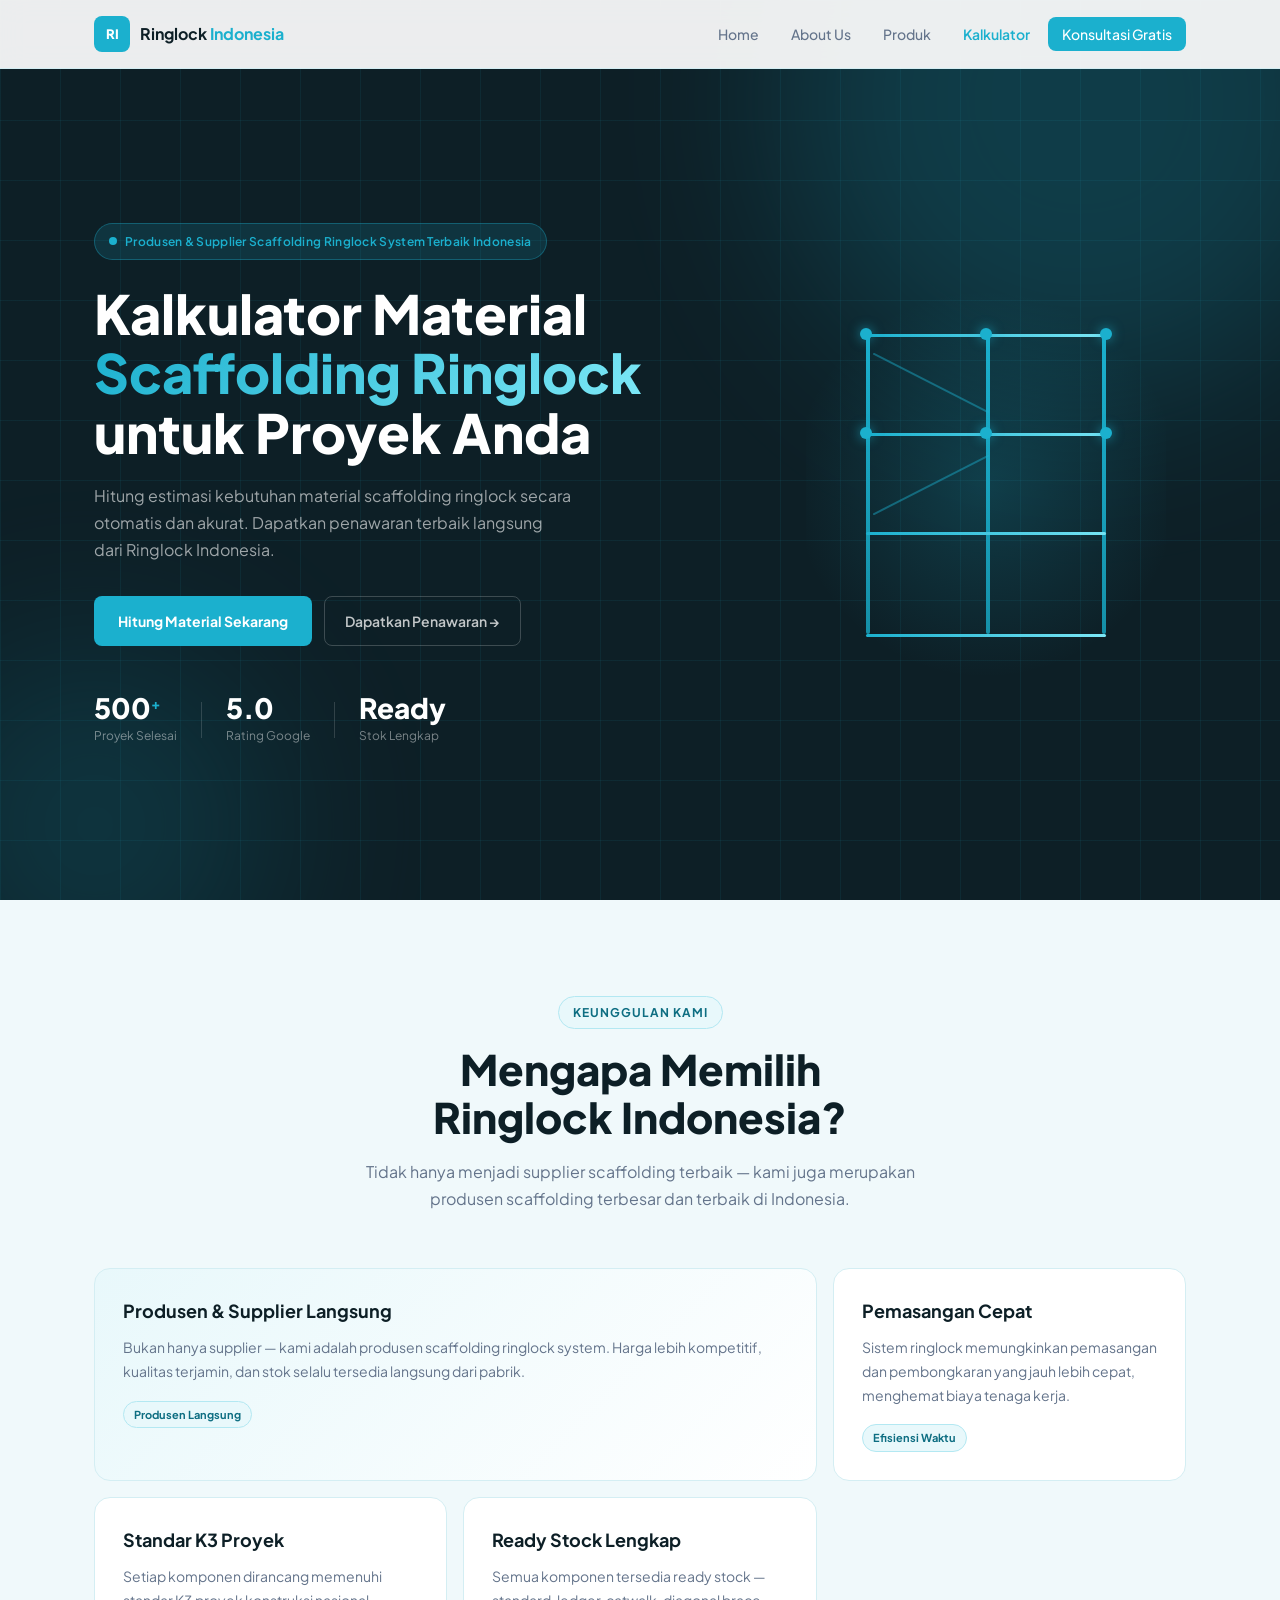
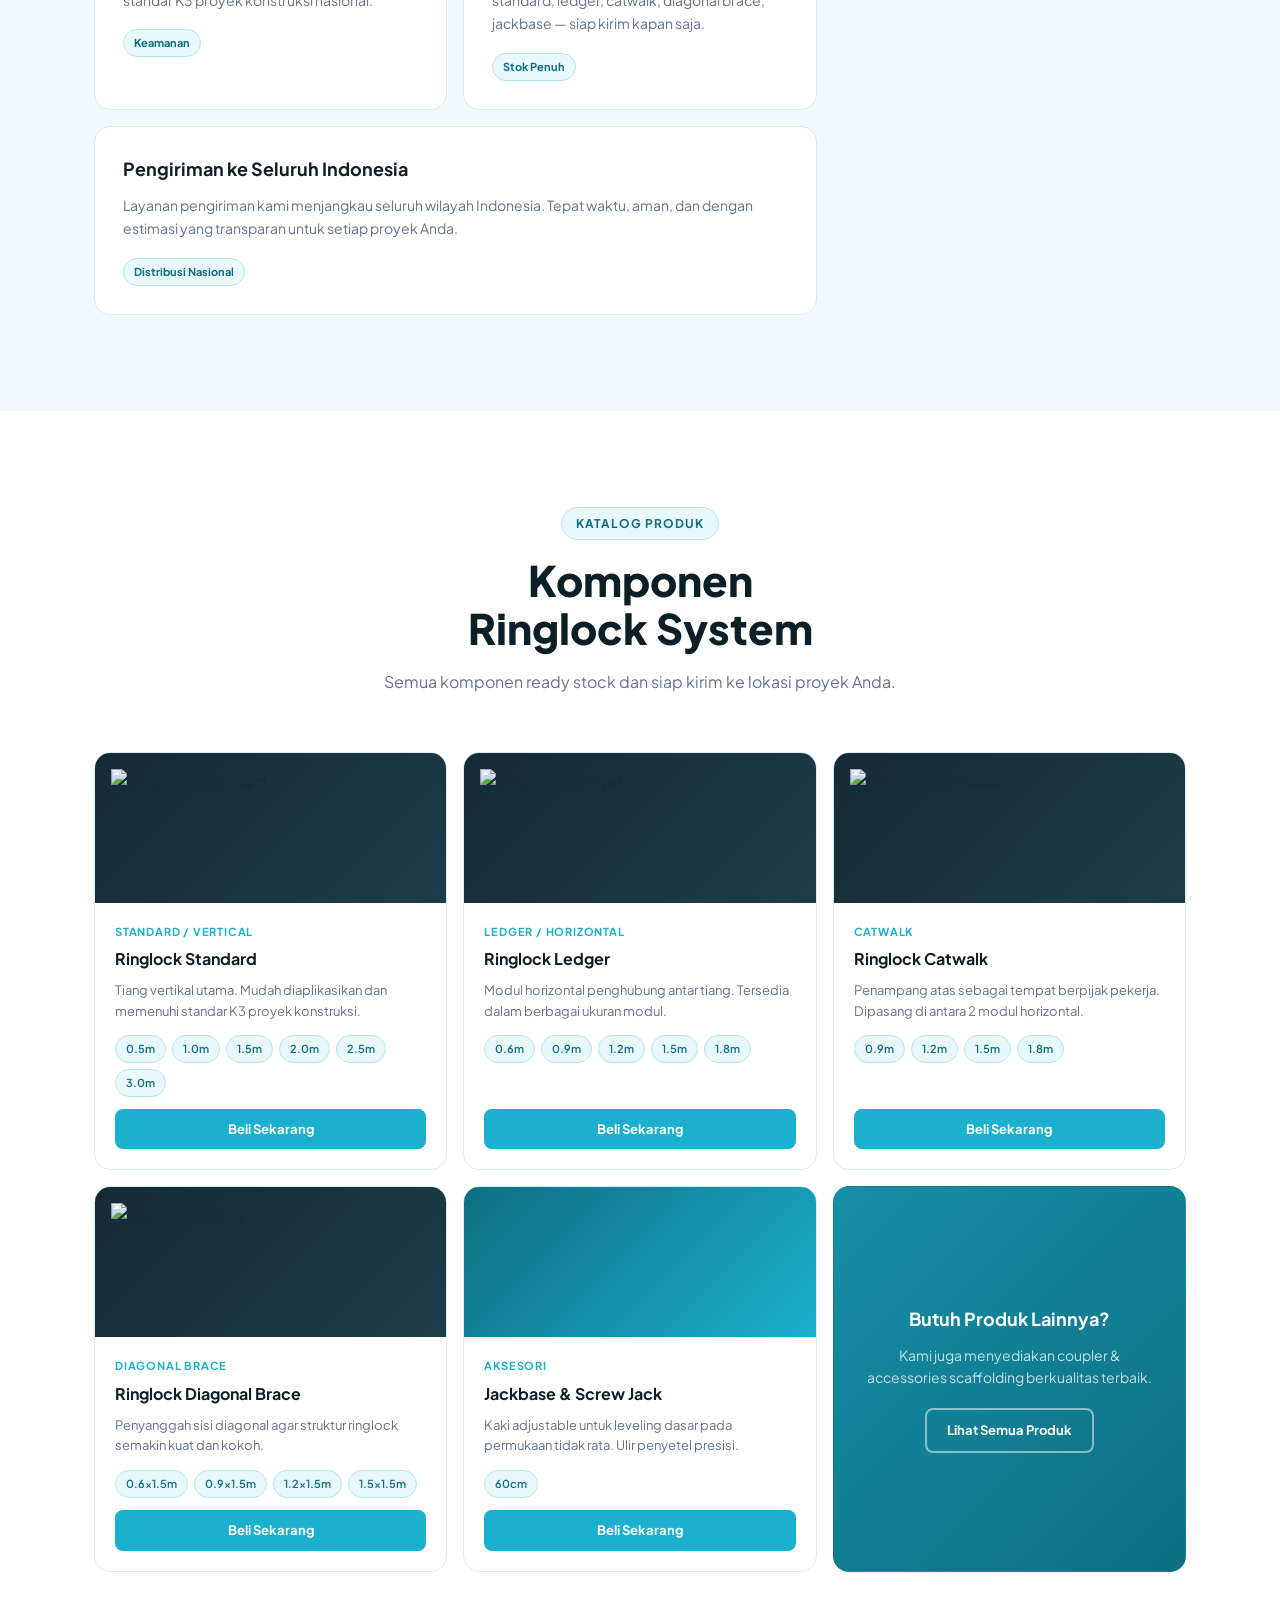
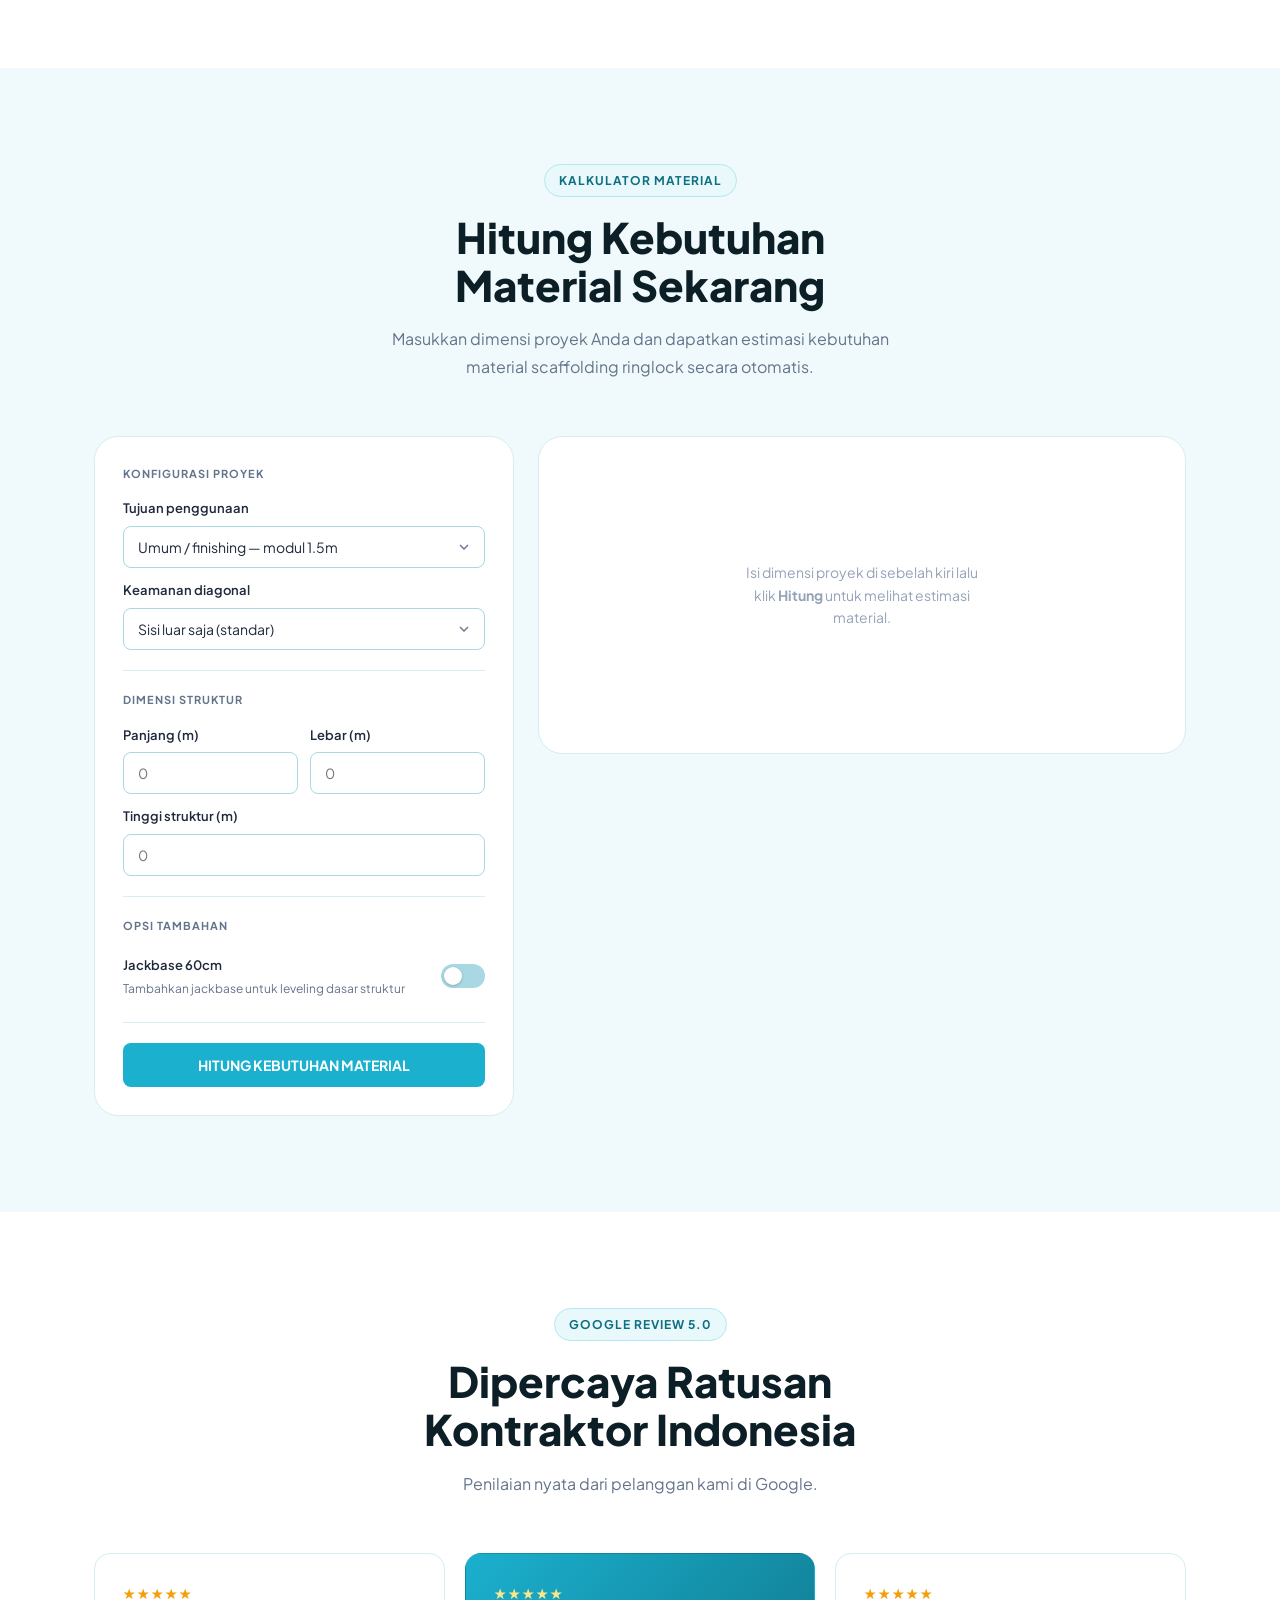
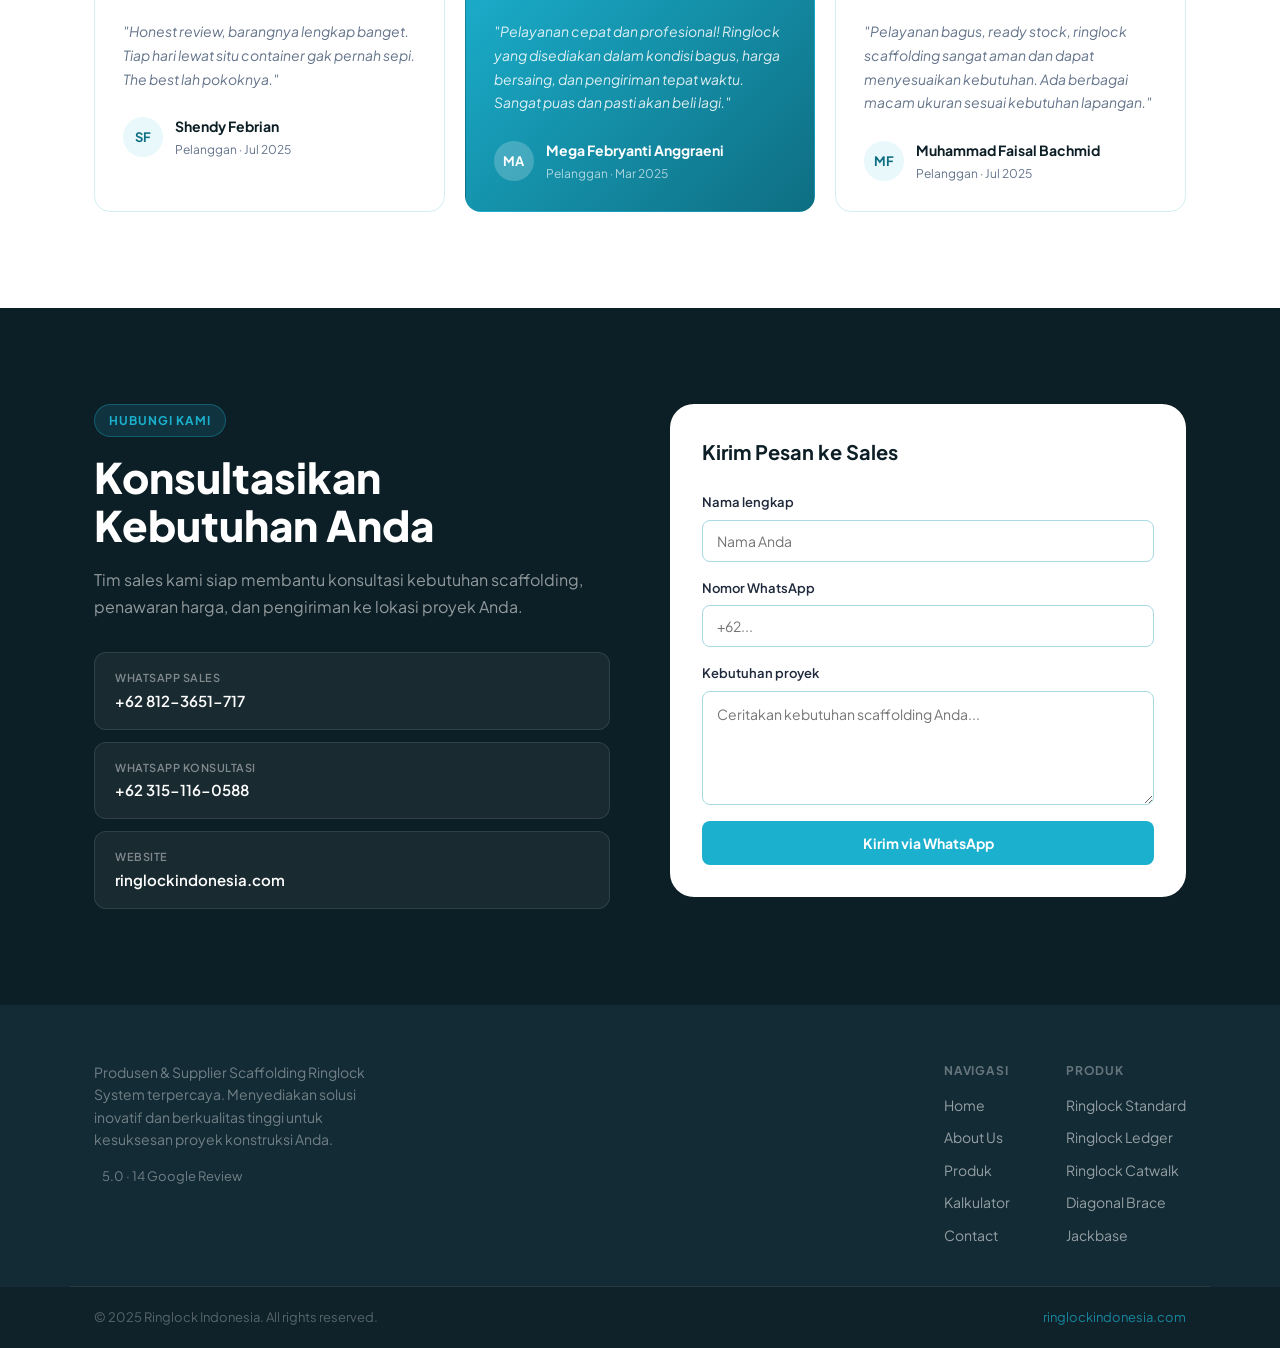
==== index.html @ b870d168 "Add files via upload" ====
<!DOCTYPE html>
<html lang="id">
<head>
 <meta charset="UTF-8">
 <meta name="viewport" content="width=device-width, initial-scale=1.0">
 <title>Kalkulator Material — Ringlock Indonesia</title>
 <link href="https://fonts.googleapis.com/css2?family=Plus+Jakarta+Sans:wght@300;400;500;600;700;800&display=swap" rel="stylesheet">
 <link rel="stylesheet" href="landing.css">
</head>
<body>

 <!-- NAV -->
 <nav class="nav" id="navbar">
 <div class="nav-inner">
 <a href="https://ringlockindonesia.com" class="nav-logo">
 <img src="https://ringlockindonesia.com/wp-content/uploads/2024/06/cropped-logo-RINGLOCK-INDONESIA-kecil.png"
 alt="Ringlock Indonesia" class="logo-img"
 onerror="this.style.display='none'; this.nextElementSibling.style.display='flex';">
 <span class="logo-fallback">
 <span class="logo-mark">RI</span>
 <span class="logo-text">Ringlock <span>Indonesia</span></span>
 </span>
 </a>
 <ul class="nav-links">
 <li><a href="https://ringlockindonesia.com/">Home</a></li>
 <li><a href="https://ringlockindonesia.com/about-us/">About Us</a></li>
 <li><a href="https://ringlockindonesia.com/jual-ringlock/">Produk</a></li>
 <li><a href="#kalkulator" class="nav-active">Kalkulator</a></li>
 <li><a href="https://ringlockindonesia.com/contact-me/" class="nav-cta">Konsultasi Gratis</a></li>
 </ul>
 <button class="nav-burger" id="burger" aria-label="Menu">
 <span></span><span></span><span></span>
 </button>
 </div>
 <div class="nav-mobile" id="mobileMenu">
 <a href="https://ringlockindonesia.com/">Home</a>
 <a href="https://ringlockindonesia.com/about-us/">About Us</a>
 <a href="https://ringlockindonesia.com/jual-ringlock/">Produk</a>
 <a href="#kalkulator" onclick="closeMenu()">Kalkulator</a>
 <a href="https://ringlockindonesia.com/contact-me/">Konsultasi Gratis</a>
 </div>
 </nav>

 <!-- HERO -->
 <section class="hero" id="hero">
 <div class="hero-bg">
 <div class="hero-grid"></div>
 <div class="hero-blob b1"></div>
 <div class="hero-blob b2"></div>
 </div>
 <div class="hero-inner container">
 <div class="hero-content">
 <div class="hero-badge">
 <span class="badge-dot"></span>
 Produsen & Supplier Scaffolding Ringlock System Terbaik Indonesia
 </div>
 <h1 class="hero-title">
 Kalkulator Material<br>
 <span class="title-accent">Scaffolding Ringlock</span><br>
 untuk Proyek Anda
 </h1>
 <p class="hero-desc">
 Hitung estimasi kebutuhan material scaffolding ringlock secara otomatis dan akurat.
 Dapatkan penawaran terbaik langsung dari Ringlock Indonesia.
 </p>
 <div class="hero-actions">
 <a href="#kalkulator" class="btn-primary">Hitung Material Sekarang</a>
 <a href="https://api.whatsapp.com/send/?phone=628123651717&text=Hallo%2C+Saya+ingin+meminta+penawaran+terbaik+untuk+Kebutuhan+Scaffolding+Ringlock+Saya."
 class="btn-ghost" target="_blank">Dapatkan Penawaran →</a>
 </div>
 <div class="hero-stats">
 <div class="stat">
 <span class="stat-num">500<sup>+</sup></span>
 <span class="stat-lbl">Proyek Selesai</span>
 </div>
 <div class="stat-divider"></div>
 <div class="stat">
 <span class="stat-num">5.0</span>
 <span class="stat-lbl">Rating Google</span>
 </div>
 <div class="stat-divider"></div>
 <div class="stat">
 <span class="stat-num">Ready</span>
 <span class="stat-lbl">Stok Lengkap</span>
 </div>
 </div>
 </div>
 <div class="hero-visual">
 <div class="scaffold-illustration">
 <div class="scaf-frame">
 <div class="scaf-col c1"></div>
 <div class="scaf-col c2"></div>
 <div class="scaf-col c3"></div>
 <div class="scaf-row r1"></div>
 <div class="scaf-row r2"></div>
 <div class="scaf-row r3"></div>
 <div class="scaf-row r4"></div>
 <div class="scaf-diag d1"></div>
 <div class="scaf-diag d2"></div>
 <div class="scaf-node n1"></div>
 <div class="scaf-node n2"></div>
 <div class="scaf-node n3"></div>
 <div class="scaf-node n4"></div>
 <div class="scaf-node n5"></div>
 <div class="scaf-node n6"></div>
 </div>
 <div class="scaf-glow"></div>
 </div>
 </div>
 </div>
 </section>

 <!-- FITUR -->
 <section class="section" id="fitur">
 <div class="container">
 <div class="section-header">
 <div class="section-tag">Keunggulan Kami</div>
 <h2 class="section-title">Mengapa Memilih<br>Ringlock Indonesia?</h2>
 <p class="section-desc">Tidak hanya menjadi supplier scaffolding terbaik — kami juga merupakan produsen scaffolding terbesar dan terbaik di Indonesia.</p>
 </div>
 <div class="fitur-grid">
 <div class="fitur-card fc-large">
  <h3>Produsen & Supplier Langsung</h3>
 <p>Bukan hanya supplier — kami adalah produsen scaffolding ringlock system. Harga lebih kompetitif, kualitas terjamin, dan stok selalu tersedia langsung dari pabrik.</p>
 <div class="fitur-tag">Produsen Langsung</div>
 </div>
 <div class="fitur-card">
  <h3>Pemasangan Cepat</h3>
 <p>Sistem ringlock memungkinkan pemasangan dan pembongkaran yang jauh lebih cepat, menghemat biaya tenaga kerja.</p>
 <div class="fitur-tag">Efisiensi Waktu</div>
 </div>
 <div class="fitur-card">
  <h3>Standar K3 Proyek</h3>
 <p>Setiap komponen dirancang memenuhi standar K3 proyek konstruksi nasional.</p>
 <div class="fitur-tag">Keamanan</div>
 </div>
 <div class="fitur-card">
  <h3>Ready Stock Lengkap</h3>
 <p>Semua komponen tersedia ready stock — standard, ledger, catwalk, diagonal brace, jackbase — siap kirim kapan saja.</p>
 <div class="fitur-tag">Stok Penuh</div>
 </div>
 <div class="fitur-card fc-wide">
  <h3>Pengiriman ke Seluruh Indonesia</h3>
 <p>Layanan pengiriman kami menjangkau seluruh wilayah Indonesia. Tepat waktu, aman, dan dengan estimasi yang transparan untuk setiap proyek Anda.</p>
 <div class="fitur-tag">Distribusi Nasional</div>
 </div>
 </div>
 </div>
 </section>

 <!-- PRODUK -->
 <section class="section section-alt" id="produk">
 <div class="container">
 <div class="section-header">
 <div class="section-tag">Katalog Produk</div>
 <h2 class="section-title">Komponen<br>Ringlock System</h2>
 <p class="section-desc">Semua komponen ready stock dan siap kirim ke lokasi proyek Anda.</p>
 </div>
 <div class="produk-grid">
 <div class="produk-card" data-animate>
 <div class="produk-img">
 <img src="https://ringlockindonesia.com/wp-content/uploads/2024/07/Scaffolding-Scaffolding-Ringlock-System-Ringlock-System-Ringlock-Standard-2.5m-Scaffolding-Tangga-Mas-www.ringlockindonesia.com-www.tanggamasjayamakmur.com-C2.png"
 alt="Ringlock Standard" >
 </div>
 <div class="produk-body">
 <div class="produk-cat">Standard / Vertical</div>
 <h3>Ringlock Standard</h3>
 <p>Tiang vertikal utama. Mudah diaplikasikan dan memenuhi standar K3 proyek konstruksi.</p>
 <div class="produk-sizes">
 <span>0.5m</span><span>1.0m</span><span>1.5m</span><span>2.0m</span><span>2.5m</span><span>3.0m</span>
 </div>
 </div>
 <a href="https://api.whatsapp.com/send?phone=628113155155" class="produk-btn" target="_blank">Beli Sekarang</a>
 </div>

 <div class="produk-card" data-animate>
 <div class="produk-img">
 <img src="https://ringlockindonesia.com/wp-content/uploads/2024/07/Scaffolding-Scaffolding-Ringlock-System-Ringlock-System-Ladger-1.2-m-Scaffolding-Tangga-Mas-www.ringlockindonesia.com-www.tanggamasjayamakmur.com-C2.png"
 alt="Ringlock Ledger" >
 </div>
 <div class="produk-body">
 <div class="produk-cat">Ledger / Horizontal</div>
 <h3>Ringlock Ledger</h3>
 <p>Modul horizontal penghubung antar tiang. Tersedia dalam berbagai ukuran modul.</p>
 <div class="produk-sizes">
 <span>0.6m</span><span>0.9m</span><span>1.2m</span><span>1.5m</span><span>1.8m</span>
 </div>
 </div>
 <a href="https://api.whatsapp.com/send?phone=628113155155" class="produk-btn" target="_blank">Beli Sekarang</a>
 </div>

 <div class="produk-card" data-animate>
 <div class="produk-img">
 <img src="https://ringlockindonesia.com/wp-content/uploads/2024/07/Scaffolding-Scaffolding-Ringlock-System-Ringlock-System-Catwalk-1.2-m-Scaffolding-Tangga-Mas.png"
 alt="Ringlock Catwalk" >
 </div>
 <div class="produk-body">
 <div class="produk-cat">Catwalk</div>
 <h3>Ringlock Catwalk</h3>
 <p>Penampang atas sebagai tempat berpijak pekerja. Dipasang di antara 2 modul horizontal.</p>
 <div class="produk-sizes">
 <span>0.9m</span><span>1.2m</span><span>1.5m</span><span>1.8m</span>
 </div>
 </div>
 <a href="https://api.whatsapp.com/send?phone=628113155155" class="produk-btn" target="_blank">Beli Sekarang</a>
 </div>

 <div class="produk-card" data-animate>
 <div class="produk-img">
 <img src="https://ringlockindonesia.com/wp-content/uploads/2024/07/Scaffolding-Scaffolding-Ringlock-System-Ringlock-System-Ringlock-diagonal-Brace-1.2-x1.5-m-Scaffolding-Tangga-Mas-www.ringlockindonesia.com-www.tanggamasjayamakmur.com-C1.png"
 alt="Diagonal Brace" >
 </div>
 <div class="produk-body">
 <div class="produk-cat">Diagonal Brace</div>
 <h3>Ringlock Diagonal Brace</h3>
 <p>Penyanggah sisi diagonal agar struktur ringlock semakin kuat dan kokoh.</p>
 <div class="produk-sizes">
 <span>0.6×1.5m</span><span>0.9×1.5m</span><span>1.2×1.5m</span><span>1.5×1.5m</span>
 </div>
 </div>
 <a href="https://api.whatsapp.com/send?phone=628113155155" class="produk-btn" target="_blank">Beli Sekarang</a>
 </div>

 <div class="produk-card" data-animate>
 <div class="produk-img produk-img-plain">
  </div>
 <div class="produk-body">
 <div class="produk-cat">Aksesori</div>
 <h3>Jackbase & Screw Jack</h3>
 <p>Kaki adjustable untuk leveling dasar pada permukaan tidak rata. Ulir penyetel presisi.</p>
 <div class="produk-sizes">
 <span>60cm</span>
 </div>
 </div>
 <a href="https://api.whatsapp.com/send?phone=628113155155" class="produk-btn" target="_blank">Beli Sekarang</a>
 </div>

 <div class="produk-card produk-card-cta" data-animate>
 <div class="produk-cta-inner">
  <h3>Butuh Produk Lainnya?</h3>
 <p>Kami juga menyediakan coupler & accessories scaffolding berkualitas terbaik.</p>
 <a href="https://ringlockindonesia.com/jual-ringlock/" class="btn-outline" target="_blank">Lihat Semua Produk</a>
 </div>
 </div>
 </div>
 </div>
 </section>

 <!-- KALKULATOR -->
 <section class="section" id="kalkulator">
 <div class="container">
 <div class="section-header">
 <div class="section-tag">Kalkulator Material</div>
 <h2 class="section-title">Hitung Kebutuhan<br>Material Sekarang</h2>
 <p class="section-desc">Masukkan dimensi proyek Anda dan dapatkan estimasi kebutuhan material scaffolding ringlock secara otomatis.</p>
 </div>
 <div class="calc-wrapper">
 <div class="calc-form-panel">
 <span class="section-label">Konfigurasi proyek</span>
 <div class="form-grid">
 <div class="field form-full">
 <label>Tujuan penggunaan</label>
 <select id="proyek">
 <option value="90">Akses sempit / khusus — modul 0.9m</option>
 <option value="120">Konstruksi berat — modul 1.2m</option>
 <option value="150" selected>Umum / finishing — modul 1.5m</option>
 <option value="180">Event / panggung — modul 1.8m</option>
 </select>
 </div>
 <div class="field form-full">
 <label>Keamanan diagonal</label>
 <select id="diag">
 <option value="luar">Sisi luar saja (standar)</option>
 <option value="setiap">Setiap kotak (maksimal)</option>
 </select>
 </div>
 </div>
 <hr class="divider">
 <span class="section-label">Dimensi struktur</span>
 <div class="form-grid">
 <div class="field">
 <label>Panjang (m)</label>
 <input type="number" id="p" placeholder="0" min="0" step="0.1">
 </div>
 <div class="field">
 <label>Lebar (m)</label>
 <input type="number" id="l" placeholder="0" min="0" step="0.1">
 </div>
 <div class="field form-full">
 <label>Tinggi struktur (m)</label>
 <input type="number" id="t" placeholder="0" min="0" step="0.1">
 </div>
 </div>
 <hr class="divider">
 <span class="section-label">Opsi tambahan</span>
 <div class="toggle-row">
 <div class="toggle-info">
 <span class="toggle-label">Jackbase 60cm</span>
 <span class="toggle-desc">Tambahkan jackbase untuk leveling dasar struktur</span>
 </div>
 <label class="toggle-switch">
 <input type="checkbox" id="pakai_jackbase">
 <span class="toggle-thumb"></span>
 </label>
 </div>
 <hr class="divider">
 <button class="btn-primary btn-full" onclick="hitung()">HITUNG KEBUTUHAN MATERIAL</button>
 </div>

 <div class="calc-result-panel" id="result-panel">
 <div class="result-empty" id="result-empty">
  <p>Isi dimensi proyek di sebelah kiri lalu klik <b>Hitung</b> untuk melihat estimasi material.</p>
 </div>
 <div class="result-content" id="result-content" style="display:none">
 <span class="section-label">Ringkasan proyek</span>
 <div class="metric-grid">
 <div class="metric-card"><span class="metric-val" id="res_tiang">–</span><span class="metric-lbl">Titik tiang</span></div>
 <div class="metric-card"><span class="metric-val" id="res_bay">–</span><span class="metric-lbl">Bay P × L</span></div>
 <div class="metric-card"><span class="metric-val" id="res_tinggi">–</span><span class="metric-lbl">Tinggi (m)</span></div>
 <div class="metric-card"><span class="metric-val" id="res_level">–</span><span class="metric-lbl">Level</span></div>
 </div>
 <hr class="divider">
 <span class="section-label">Kebutuhan material</span>
 <div class="mat-grid" id="mat_grid"></div>
 <hr class="divider">
 <span class="section-label">Analisis teknis</span>
 <div class="analysis-grid" id="analysis_grid"></div>
 <a href="#" id="wa_link" class="btn-wa">
 KIRIM KE SALES VIA WHATSAPP
 </a>
 </div>
 </div>
 </div>
 </div>
 </section>

 <!-- TESTIMONI -->
 <section class="section section-alt" id="testimoni">
 <div class="container">
 <div class="section-header">
 <div class="section-tag">Google Review 5.0</div>
 <h2 class="section-title">Dipercaya Ratusan<br>Kontraktor Indonesia</h2>
 <p class="section-desc">Penilaian nyata dari pelanggan kami di Google.</p>
 </div>
 <div class="testi-grid">
 <div class="testi-card">
 <div class="testi-stars">★★★★★</div>
 <p class="testi-text">"Honest review, barangnya lengkap banget. Tiap hari lewat situ container gak pernah sepi. The best lah pokoknya."</p>
 <div class="testi-author">
 <div class="testi-avatar">SF</div>
 <div>
 <div class="testi-name">Shendy Febrian</div>
 <div class="testi-role">Pelanggan · Jul 2025</div>
 </div>
 </div>
 </div>
 <div class="testi-card testi-featured">
 <div class="testi-stars">★★★★★</div>
 <p class="testi-text">"Pelayanan cepat dan profesional! Ringlock yang disediakan dalam kondisi bagus, harga bersaing, dan pengiriman tepat waktu. Sangat puas dan pasti akan beli lagi."</p>
 <div class="testi-author">
 <div class="testi-avatar">MA</div>
 <div>
 <div class="testi-name">Mega Febryanti Anggraeni</div>
 <div class="testi-role">Pelanggan · Mar 2025</div>
 </div>
 </div>
 </div>
 <div class="testi-card">
 <div class="testi-stars">★★★★★</div>
 <p class="testi-text">"Pelayanan bagus, ready stock, ringlock scaffolding sangat aman dan dapat menyesuaikan kebutuhan. Ada berbagai macam ukuran sesuai kebutuhan lapangan."</p>
 <div class="testi-author">
 <div class="testi-avatar">MF</div>
 <div>
 <div class="testi-name">Muhammad Faisal Bachmid</div>
 <div class="testi-role">Pelanggan · Jul 2025</div>
 </div>
 </div>
 </div>
 </div>
 </div>
 </section>

 <!-- KONTAK -->
 <section class="section section-dark" id="kontak">
 <div class="container">
 <div class="kontak-inner">
 <div class="kontak-left">
 <div class="section-tag tag-light">Hubungi Kami</div>
 <h2 class="section-title title-light">Konsultasikan<br>Kebutuhan Anda</h2>
 <p class="section-desc desc-light">Tim sales kami siap membantu konsultasi kebutuhan scaffolding, penawaran harga, dan pengiriman ke lokasi proyek Anda.</p>
 <div class="kontak-channels">
 <a href="https://api.whatsapp.com/send/?phone=628123651717&text=Hallo%2C+Setelah+mengunjungi+website+ringlockindonesia.com+saya+ingin+meminta+penawaran+terbaik."
 class="channel-item" target="_blank">
  <div>
 <div class="channel-label">WhatsApp Sales</div>
 <div class="channel-val">+62 812-3651-717</div>
 </div>
 </a>
 <a href="https://api.whatsapp.com/send/?phone=623151160588&text=Hallo%2C+Setelah+mengunjungi+website+ringlockindonesia.com+saya+ingin+konsultasi+scaffolding."
 class="channel-item" target="_blank">
  <div>
 <div class="channel-label">WhatsApp Konsultasi</div>
 <div class="channel-val">+62 315-116-0588</div>
 </div>
 </a>
 <a href="https://ringlockindonesia.com/contact-me/" class="channel-item" target="_blank">
  <div>
 <div class="channel-label">Website</div>
 <div class="channel-val">ringlockindonesia.com</div>
 </div>
 </a>
 </div>
 </div>
 <div class="kontak-right">
 <div class="kontak-card">
 <h3>Kirim Pesan ke Sales</h3>
 <div class="kontak-form">
 <div class="field">
 <label>Nama lengkap</label>
 <input type="text" id="nama_kontak" placeholder="Nama Anda">
 </div>
 <div class="field">
 <label>Nomor WhatsApp</label>
 <input type="text" id="nomor_kontak" placeholder="+62...">
 </div>
 <div class="field">
 <label>Kebutuhan proyek</label>
 <textarea id="pesan_kontak" placeholder="Ceritakan kebutuhan scaffolding Anda..." rows="4"></textarea>
 </div>
 <button class="btn-primary btn-full" onclick="kirimPesan()">Kirim via WhatsApp</button>
 </div>
 </div>
 </div>
 </div>
 </div>
 </section>

 <!-- FOOTER -->
 <footer class="footer">
 <div class="container footer-inner">
 <div class="footer-brand">
 <a href="https://ringlockindonesia.com">
 <img src="https://ringlockindonesia.com/wp-content/uploads/2024/06/cropped-logo-RINGLOCK-INDONESIA-kecil.png"
 alt="Ringlock Indonesia" class="footer-logo-img"
 onerror="this.style.display='none';">
 </a>
 <p>Produsen & Supplier Scaffolding Ringlock System terpercaya. Menyediakan solusi inovatif dan berkualitas tinggi untuk kesuksesan proyek konstruksi Anda.</p>
 <div class="footer-rating">
 <span class="rating-stars"></span>
 <span class="rating-text">5.0 · 14 Google Review</span>
 </div>
 </div>
 <div class="footer-links">
 <div class="footer-col">
 <div class="footer-col-title">Navigasi</div>
 <a href="https://ringlockindonesia.com/">Home</a>
 <a href="https://ringlockindonesia.com/about-us/">About Us</a>
 <a href="https://ringlockindonesia.com/jual-ringlock/">Produk</a>
 <a href="#kalkulator">Kalkulator</a>
 <a href="https://ringlockindonesia.com/contact-me/">Contact</a>
 </div>
 <div class="footer-col">
 <div class="footer-col-title">Produk</div>
 <a href="https://ringlockindonesia.com/jual-ringlock/">Ringlock Standard</a>
 <a href="https://ringlockindonesia.com/jual-ringlock/">Ringlock Ledger</a>
 <a href="https://ringlockindonesia.com/jual-ringlock/">Ringlock Catwalk</a>
 <a href="https://ringlockindonesia.com/jual-ringlock/">Diagonal Brace</a>
 <a href="https://ringlockindonesia.com/jual-ringlock/">Jackbase</a>
 </div>
 </div>
 </div>
 <div class="footer-bottom">
 <div class="container footer-bottom-inner">
 <span>© 2025 Ringlock Indonesia. All rights reserved.</span>
 <a href="https://ringlockindonesia.com" class="footer-bottom-link">ringlockindonesia.com</a>
 </div>
 </div>
 </footer>

 <script src="landing.js"></script>
 <script src="script.js"></script>
</body>
</html>
---- landing.css ----
/* ═══════════════════════════════════════════
   RINGLOCK INDONESIA — LANDING PAGE STYLES
   Brand color: #1bb0ce (cyan/tosca)
   Sumber: ringlockindonesia.com
═══════════════════════════════════════════ */

:root {
  /* Brand — diambil dari ringlockindonesia.com */
  --cyan:       #1bb0ce;
  --cyan-dark:  #158fa7;
  --cyan-deeper:#0e6e82;
  --cyan-light: #e8f8fb;
  --cyan-mid:   #b3e8f2;

  /* Dark */
  --dark:   #0d1f26;
  --dark-2: #132b35;
  --dark-3: #1e3d4a;

  /* Neutral */
  --text:          #1e293b;
  --muted:         #64748b;
  --hint:          #94a3b8;
  --bg:            #f0f9fb;
  --surface:       #ffffff;
  --border:        #d4eef3;
  --border-strong: #a8d8e3;

  /* Green WA */
  --green:      #16a34a;
  --green-dark: #15803d;

  /* Font */
  --font: 'Plus Jakarta Sans', sans-serif;

  /* Radius */
  --r-sm: 8px;
  --r-md: 12px;
  --r-lg: 16px;
  --r-xl: 24px;
}

*, *::before, *::after { box-sizing: border-box; margin: 0; padding: 0; }
html { scroll-behavior: smooth; }

body {
  font-family: var(--font);
  background: var(--bg);
  color: var(--text);
  line-height: 1.6;
  overflow-x: hidden;
}

a { text-decoration: none; color: inherit; }

.container {
  max-width: 1140px;
  margin: 0 auto;
  padding: 0 24px;
}

/* ═══ NAV ═══ */
.nav {
  position: fixed;
  top: 0; left: 0; right: 0;
  z-index: 100;
  background: rgba(255,255,255,0.92);
  backdrop-filter: blur(14px);
  border-bottom: 1px solid var(--border);
  transition: box-shadow 0.3s;
}
.nav.scrolled { box-shadow: 0 4px 24px rgba(27,176,206,0.12); }

.nav-inner {
  max-width: 1140px;
  margin: 0 auto;
  padding: 0 24px;
  height: 68px;
  display: flex;
  align-items: center;
  justify-content: space-between;
}

.nav-logo { display: flex; align-items: center; gap: 10px; }
.logo-img { height: 36px; width: auto; object-fit: contain; }
.logo-fallback { display: none; align-items: center; gap: 10px; }
.logo-mark {
  width: 36px; height: 36px;
  background: var(--cyan);
  color: white;
  border-radius: var(--r-sm);
  display: flex; align-items: center; justify-content: center;
  font-size: 13px; font-weight: 800;
}
.logo-text { font-size: 16px; font-weight: 700; color: var(--dark); }
.logo-text span { color: var(--cyan); }

.nav-links { list-style: none; display: flex; align-items: center; gap: 4px; }
.nav-links a {
  font-size: 14px; font-weight: 500; color: var(--muted);
  padding: 8px 14px; border-radius: var(--r-sm);
  transition: color 0.2s, background 0.2s;
}
.nav-links a:hover { color: var(--cyan); background: var(--cyan-light); }
.nav-active { color: var(--cyan) !important; font-weight: 600 !important; }
.nav-cta {
  background: var(--cyan) !important;
  color: white !important;
}
.nav-cta:hover { background: var(--cyan-dark) !important; color: white !important; }

.nav-burger {
  display: none; flex-direction: column; gap: 5px;
  background: none; border: none; cursor: pointer; padding: 8px;
}
.nav-burger span { display: block; width: 22px; height: 2px; background: var(--dark); border-radius: 2px; }

.nav-mobile {
  display: none; flex-direction: column;
  padding: 12px 24px 20px; border-top: 1px solid var(--border); gap: 4px;
}
.nav-mobile a {
  padding: 12px 16px; border-radius: var(--r-sm);
  font-size: 15px; font-weight: 500; color: var(--text);
  transition: background 0.2s;
}
.nav-mobile a:hover { background: var(--cyan-light); color: var(--cyan); }
.nav-mobile.open { display: flex; }

/* ═══ HERO ═══ */
.hero {
  min-height: 100vh;
  padding-top: 68px;
  display: flex; align-items: center;
  position: relative; overflow: hidden;
  background: var(--dark);
}

.hero-bg { position: absolute; inset: 0; overflow: hidden; }

.hero-grid {
  position: absolute; inset: 0;
  background-image:
    linear-gradient(rgba(27,176,206,0.08) 1px, transparent 1px),
    linear-gradient(90deg, rgba(27,176,206,0.08) 1px, transparent 1px);
  background-size: 60px 60px;
}

.hero-blob { position: absolute; border-radius: 50%; filter: blur(90px); opacity: 0.2; }
.b1 { width: 600px; height: 600px; background: var(--cyan); top: -200px; right: -100px; }
.b2 { width: 350px; height: 350px; background: var(--cyan-dark); bottom: -100px; left: -80px; }

.hero-inner {
  position: relative; z-index: 2;
  padding: 80px 24px;
  display: grid;
  grid-template-columns: 1fr 400px;
  gap: 60px; align-items: center;
  width: 100%; max-width: 1140px; margin: 0 auto;
}

.hero-badge {
  display: inline-flex; align-items: center; gap: 8px;
  background: rgba(27,176,206,0.15);
  border: 1px solid rgba(27,176,206,0.35);
  color: var(--cyan);
  font-size: 12px; font-weight: 600;
  padding: 8px 14px; border-radius: 100px;
  margin-bottom: 24px; letter-spacing: 0.3px;
}

.badge-dot {
  width: 8px; height: 8px;
  background: var(--cyan); border-radius: 50%;
  animation: pulse 2s infinite;
}

@keyframes pulse {
  0%,100% { opacity:1; transform:scale(1); }
  50%      { opacity:0.5; transform:scale(1.3); }
}

.hero-title {
  font-size: clamp(34px, 5vw, 54px);
  font-weight: 800; line-height: 1.1;
  color: white; margin-bottom: 20px;
}

.title-accent {
  background: linear-gradient(135deg, var(--cyan), #7de8f7);
  -webkit-background-clip: text;
  -webkit-text-fill-color: transparent;
  background-clip: text;
}

.hero-desc {
  font-size: 16px; color: rgba(255,255,255,0.6);
  line-height: 1.7; margin-bottom: 32px; max-width: 480px;
}

.hero-actions { display: flex; gap: 12px; flex-wrap: wrap; margin-bottom: 48px; }

.hero-stats { display: flex; align-items: center; gap: 24px; }
.stat { text-align: left; }
.stat-num { display: block; font-size: 28px; font-weight: 800; color: white; line-height: 1; }
.stat-num sup { font-size: 14px; color: var(--cyan); }
.stat-lbl { display: block; font-size: 12px; color: rgba(255,255,255,0.45); margin-top: 4px; }
.stat-divider { width: 1px; height: 36px; background: rgba(255,255,255,0.15); }

/* Scaffold illustration */
.hero-visual { display: flex; justify-content: center; align-items: center; }
.scaffold-illustration { position: relative; width: 280px; height: 340px; }
.scaf-frame { position: absolute; inset: 20px; }

.scaf-col { position: absolute; width: 4px; background: linear-gradient(180deg, var(--cyan), var(--cyan-dark)); border-radius: 2px; animation: buildUp 1s ease both; }
.c1 { left:0;   top:0; height:100%; animation-delay:0.1s; }
.c2 { left:50%; top:0; height:100%; transform:translateX(-50%); animation-delay:0.2s; }
.c3 { right:0;  top:0; height:100%; animation-delay:0.3s; }

.scaf-row { position: absolute; height: 3px; left:0; right:0; background: linear-gradient(90deg, var(--cyan), #7de8f7); border-radius: 2px; animation: buildIn 0.8s ease both; }
.r1 { top:0%;   animation-delay:0.4s; }
.r2 { top:33%;  animation-delay:0.5s; }
.r3 { top:66%;  animation-delay:0.6s; }
.r4 { top:100%; animation-delay:0.7s; }

.scaf-diag { position: absolute; height: 2px; width: 130px; background: rgba(27,176,206,0.45); border-radius: 2px; animation: fadeIn 0.8s ease both; }
.d1 { top:16%; left:0; transform:rotate(27deg); animation-delay:0.8s; }
.d2 { top:50%; left:0; transform:rotate(-27deg); animation-delay:0.9s; }

.scaf-node { position: absolute; width: 12px; height: 12px; background: var(--cyan); border-radius: 50%; transform: translate(-50%,-50%); box-shadow: 0 0 12px rgba(27,176,206,0.7); animation: popIn 0.4s ease both; }
.n1 { left:0;    top:0%;  animation-delay:1.0s; }
.n2 { left:50%;  top:0%;  animation-delay:1.05s; }
.n3 { left:100%; top:0%;  animation-delay:1.1s; }
.n4 { left:0;    top:33%; animation-delay:1.15s; }
.n5 { left:50%;  top:33%; animation-delay:1.2s; }
.n6 { left:100%; top:33%; animation-delay:1.25s; }

.scaf-glow { position: absolute; inset:-40px; background: radial-gradient(circle at center, rgba(27,176,206,0.2), transparent 70%); pointer-events:none; }

@keyframes buildUp { from{transform:scaleY(0);transform-origin:bottom} to{transform:scaleY(1)} }
@keyframes buildIn { from{transform:scaleX(0)} to{transform:scaleX(1)} }
@keyframes fadeIn  { from{opacity:0} to{opacity:1} }
@keyframes popIn   { from{transform:translate(-50%,-50%) scale(0);opacity:0} to{transform:translate(-50%,-50%) scale(1);opacity:1} }

/* ═══ BUTTONS ═══ */
.btn-primary {
  display: inline-flex; align-items: center; justify-content: center;
  background: var(--cyan); color: white;
  font-family: var(--font); font-size: 14px; font-weight: 700;
  padding: 13px 24px; border-radius: var(--r-sm);
  border: none; cursor: pointer;
  transition: background 0.2s, transform 0.15s, box-shadow 0.2s;
  text-decoration: none;
}
.btn-primary:hover { background: var(--cyan-dark); transform: translateY(-1px); box-shadow: 0 8px 20px rgba(27,176,206,0.35); }
.btn-primary:active { transform: scale(0.98); }
.btn-primary.btn-full { width: 100%; }
.btn-primary.btn-sm { padding: 10px 18px; font-size: 13px; }

.btn-ghost {
  display: inline-flex; align-items: center;
  font-size: 14px; font-weight: 600;
  color: rgba(255,255,255,0.75);
  padding: 13px 20px; border-radius: var(--r-sm);
  border: 1px solid rgba(255,255,255,0.2);
  transition: color 0.2s, border-color 0.2s, background 0.2s;
  cursor: pointer; text-decoration: none;
}
.btn-ghost:hover { color: white; border-color: rgba(255,255,255,0.5); background: rgba(255,255,255,0.05); }

.btn-outline {
  display: inline-flex; align-items: center; justify-content: center;
  background: transparent; color: white;
  font-family: var(--font); font-size: 13px; font-weight: 700;
  padding: 10px 20px; border-radius: var(--r-sm);
  border: 2px solid rgba(255,255,255,0.5);
  cursor: pointer; transition: all 0.2s; text-decoration: none;
}
.btn-outline:hover { background: white; color: var(--cyan-dark); border-color: white; }

.btn-wa {
  display: flex; align-items: center; justify-content: center; gap: 10px;
  width: 100%; padding: 14px;
  background: var(--green); color: white;
  border: none; border-radius: var(--r-sm);
  font-size: 14px; font-weight: 700; font-family: var(--font);
  cursor: pointer; text-decoration: none;
  transition: background 0.2s; margin-top: 16px;
}
.btn-wa:hover { background: var(--green-dark); }

/* ═══ SECTIONS ═══ */
.section     { padding: 96px 0; }
.section-alt { background: white; }
.section-dark { background: var(--dark); }

.section-header { text-align: center; max-width: 560px; margin: 0 auto 56px; }

.section-tag {
  display: inline-block;
  background: var(--cyan-light); color: var(--cyan-deeper);
  font-size: 12px; font-weight: 700; text-transform: uppercase;
  letter-spacing: 1px; padding: 6px 14px; border-radius: 100px;
  margin-bottom: 16px; border: 1px solid var(--cyan-mid);
}
.tag-light { background: rgba(27,176,206,0.15); color: var(--cyan); border-color: rgba(27,176,206,0.35); }

.section-title { font-size: clamp(28px, 4vw, 42px); font-weight: 800; line-height: 1.15; color: var(--dark); margin-bottom: 16px; }
.title-light  { color: white; }
.section-desc { font-size: 16px; color: var(--muted); line-height: 1.7; }
.desc-light   { color: rgba(255,255,255,0.55); }

/* ═══ FITUR ═══ */
.fitur-grid { display: grid; grid-template-columns: repeat(3,1fr); gap: 16px; }

.fitur-card {
  background: white; border: 1px solid var(--border); border-radius: var(--r-lg);
  padding: 28px; transition: box-shadow 0.3s, transform 0.3s; position: relative; overflow: hidden;
}
.fitur-card::before {
  content:''; position:absolute; top:0; left:0; right:0; height:3px;
  background: linear-gradient(90deg, var(--cyan), #7de8f7);
  opacity:0; transition:opacity 0.3s;
}
.fitur-card:hover { box-shadow: 0 12px 40px rgba(27,176,206,0.12); transform: translateY(-3px); }
.fitur-card:hover::before { opacity:1; }

.fc-large { grid-column: span 2; background: linear-gradient(135deg, var(--cyan-light), white); }
.fc-wide  { grid-column: span 2; }


.fitur-card h3 { font-size: 18px; font-weight: 700; color: var(--dark); margin-bottom: 10px; }
.fitur-card p  { font-size: 14px; color: var(--muted); line-height: 1.7; margin-bottom: 16px; }

.fitur-tag {
  display: inline-block; background: var(--cyan-light); color: var(--cyan-deeper);
  font-size: 11px; font-weight: 700; padding: 4px 10px; border-radius: 100px;
  border: 1px solid var(--cyan-mid);
}

/* ═══ PRODUK ═══ */
.produk-grid { display: grid; grid-template-columns: repeat(3,1fr); gap: 16px; }

.produk-card {
  background: white; border: 1px solid var(--border); border-radius: var(--r-lg);
  overflow: hidden; transition: box-shadow 0.3s, transform 0.3s;
  display: flex; flex-direction: column;
}
.produk-card:hover { box-shadow: 0 16px 40px rgba(27,176,206,0.15); transform: translateY(-4px); }

.produk-img {
  height: 150px; overflow: hidden;
  background: linear-gradient(135deg, var(--dark-2), var(--dark-3));
  display: flex; align-items: center; justify-content: center;
}
.produk-img img { width: 100%; height: 100%; object-fit: contain; padding: 16px; }
.produk-img-plain { background: linear-gradient(135deg, var(--cyan-deeper), var(--cyan)); }


.produk-body { padding: 20px 20px 12px; flex: 1; }
.produk-cat  { font-size: 11px; font-weight: 700; text-transform: uppercase; letter-spacing: 0.8px; color: var(--cyan); margin-bottom: 6px; }
.produk-card h3 { font-size: 16px; font-weight: 700; color: var(--dark); margin-bottom: 8px; }
.produk-card p  { font-size: 13px; color: var(--muted); line-height: 1.6; margin-bottom: 14px; }

.produk-sizes { display: flex; flex-wrap: wrap; gap: 6px; }
.produk-sizes span {
  background: var(--cyan-light); color: var(--cyan-deeper);
  font-size: 11px; font-weight: 600; padding: 4px 10px;
  border-radius: 100px; border: 1px solid var(--cyan-mid);
}

.produk-btn {
  display: block; text-align: center;
  margin: 0 20px 20px; padding: 10px;
  background: var(--cyan); color: white;
  border-radius: var(--r-sm); font-size: 13px; font-weight: 700;
  transition: background 0.2s;
}
.produk-btn:hover { background: var(--cyan-dark); }

.produk-card-cta {
  background: linear-gradient(135deg, var(--cyan-dark), var(--cyan-deeper));
  border-color: transparent;
  align-items: center; justify-content: center;
}
.produk-cta-inner { padding: 28px; text-align: center; color: white; }

.produk-card-cta h3 { font-size: 18px; font-weight: 700; color: white; margin-bottom: 10px; }
.produk-card-cta p  { color: rgba(255,255,255,0.75); font-size: 14px; margin-bottom: 20px; }

/* ═══ KALKULATOR ═══ */
.calc-wrapper {
  display: grid; grid-template-columns: 420px 1fr;
  gap: 24px; align-items: start;
}

.calc-form-panel,
.calc-result-panel {
  background: white; border: 1px solid var(--border);
  border-radius: var(--r-xl); padding: 28px;
}
.calc-result-panel { min-height: 300px; }

.result-empty {
  min-height: 260px;
  display: flex; flex-direction: column;
  align-items: center; justify-content: center;
  text-align: center; color: var(--hint); gap: 14px;
}

.result-empty p { font-size: 14px; line-height: 1.6; max-width: 240px; }

/* Form elements */
.section-label {
  font-size: 11px; font-weight: 700; color: var(--muted);
  text-transform: uppercase; letter-spacing: 1px;
  display: block; margin-bottom: 16px;
}
.form-grid { display: grid; grid-template-columns: 1fr 1fr; gap: 12px; }
.form-full  { grid-column: 1 / -1; }
.field { display: flex; flex-direction: column; gap: 7px; }
.field label { font-size: 13px; font-weight: 600; color: var(--text); }

select, input[type="number"], input[type="text"], textarea {
  width: 100%; padding: 11px 14px;
  border: 1.5px solid var(--border-strong); border-radius: var(--r-sm);
  font-size: 14px; font-family: var(--font);
  background: white; color: var(--text);
  transition: border-color 0.2s, box-shadow 0.2s;
  appearance: none; -webkit-appearance: none;
}
select {
  background-image: url("data:image/svg+xml,%3Csvg xmlns='http://www.w3.org/2000/svg' width='16' height='16' viewBox='0 0 24 24' fill='none' stroke='%2364748b' stroke-width='2'%3E%3Cpolyline points='6 9 12 15 18 9'/%3E%3C/svg%3E");
  background-repeat: no-repeat; background-position: right 12px center; padding-right: 36px;
}
textarea { resize: vertical; line-height: 1.6; }
select:focus, input:focus, textarea:focus {
  outline: none; border-color: var(--cyan); box-shadow: 0 0 0 3px rgba(27,176,206,0.15);
}

.divider { border: none; border-top: 1px solid var(--border); margin: 20px 0; }

.toggle-row { display: flex; align-items: center; justify-content: space-between; gap: 16px; padding: 4px 0; }
.toggle-info  { display: flex; flex-direction: column; gap: 3px; }
.toggle-label { font-size: 13px; font-weight: 600; color: var(--text); }
.toggle-desc  { font-size: 12px; color: var(--muted); }

.toggle-switch {
  position: relative; display: inline-block;
  width: 44px; height: 24px; flex-shrink: 0; cursor: pointer;
}
.toggle-switch input { opacity: 0; width: 0; height: 0; position: absolute; }
.toggle-thumb { position: absolute; inset: 0; background: var(--border-strong); border-radius: 24px; transition: background 0.2s; }
.toggle-thumb::after {
  content:''; position: absolute; left: 3px; top: 3px;
  width: 18px; height: 18px; background: white; border-radius: 50%;
  transition: transform 0.2s; box-shadow: 0 1px 3px rgba(0,0,0,0.2);
}
.toggle-switch input:checked + .toggle-thumb { background: var(--cyan); }
.toggle-switch input:checked + .toggle-thumb::after { transform: translateX(20px); }

/* Hasil kalkulator */
.metric-grid { display: grid; grid-template-columns: repeat(4,1fr); gap: 10px; margin-bottom: 20px; }
.metric-card { background: var(--cyan-light); border-radius: var(--r-sm); padding: 14px 10px; text-align: center; }
.metric-val  { display: block; font-size: 22px; font-weight: 800; color: var(--cyan-deeper); }
.metric-lbl  { display: block; font-size: 11px; color: var(--muted); font-weight: 600; margin-top: 3px; }

.mat-grid { display: grid; grid-template-columns: repeat(3,1fr); gap: 10px; margin-bottom: 20px; }
.mat-card { border: 1px solid var(--border); border-radius: var(--r-sm); padding: 14px 16px; }

.mat-name { font-size: 12px; color: var(--muted); font-weight: 600; }
.mat-qty  { font-size: 20px; font-weight: 800; color: var(--text); margin-top: 4px; }
.mat-badge {
  display: inline-block; background: var(--cyan-light); color: var(--cyan-deeper);
  font-size: 11px; font-weight: 700; padding: 3px 8px;
  border-radius: 20px; margin-top: 5px;
}

.analysis-grid { display: grid; grid-template-columns: repeat(2,1fr); gap: 10px; }
.analysis-card {
  background: #fffbeb; border-left: 3px solid #f59e0b;
  border-radius: 0 var(--r-sm) var(--r-sm) 0; padding: 14px 16px;
}

.analysis-label { font-size: 11px; font-weight: 700; color: #92400e; text-transform: uppercase; letter-spacing: 0.5px; }
.analysis-val   { font-size: 13px; color: #78350f; margin-top: 4px; line-height: 1.5; }

/* ═══ TESTIMONI ═══ */
.testi-grid { display: grid; grid-template-columns: repeat(3,1fr); gap: 20px; }

.testi-card {
  background: white; border: 1px solid var(--border); border-radius: var(--r-lg);
  padding: 28px; transition: box-shadow 0.3s, transform 0.3s;
}
.testi-card:hover { box-shadow: 0 12px 36px rgba(27,176,206,0.12); transform: translateY(-3px); }

.testi-featured {
  background: linear-gradient(135deg, var(--cyan), var(--cyan-deeper));
  border-color: transparent;
}

.testi-stars { color: #f59e0b; font-size: 14px; letter-spacing: 2px; margin-bottom: 16px; }
.testi-featured .testi-stars { color: #fde68a; }

.testi-text { font-size: 14px; color: var(--muted); line-height: 1.7; font-style: italic; margin-bottom: 24px; }
.testi-featured .testi-text { color: rgba(255,255,255,0.85); }

.testi-author { display: flex; align-items: center; gap: 12px; }
.testi-avatar {
  width: 40px; height: 40px;
  background: var(--cyan-light); color: var(--cyan-deeper);
  border-radius: 50%; display: flex; align-items: center; justify-content: center;
  font-weight: 700; font-size: 13px; flex-shrink: 0;
}
.testi-featured .testi-avatar { background: rgba(255,255,255,0.2); color: white; }
.testi-name { font-size: 14px; font-weight: 700; color: var(--dark); }
.testi-featured .testi-name { color: white; }
.testi-role { font-size: 12px; color: var(--muted); margin-top: 2px; }
.testi-featured .testi-role { color: rgba(255,255,255,0.65); }

/* ═══ KONTAK ═══ */
.kontak-inner { display: grid; grid-template-columns: 1fr 1fr; gap: 60px; align-items: start; }

.kontak-channels { display: flex; flex-direction: column; gap: 12px; margin-top: 32px; }
.channel-item {
  display: flex; align-items: center; gap: 16px;
  padding: 16px 20px;
  background: rgba(255,255,255,0.05); border: 1px solid rgba(255,255,255,0.1);
  border-radius: var(--r-md); transition: background 0.2s; cursor: pointer;
  text-decoration: none;
}
.channel-item:hover { background: rgba(255,255,255,0.1); }

.channel-label { font-size: 11px; color: rgba(255,255,255,0.45); text-transform: uppercase; letter-spacing: 0.5px; font-weight: 600; }
.channel-val   { font-size: 15px; color: white; font-weight: 600; margin-top: 2px; }

.kontak-card { background: white; border-radius: var(--r-xl); padding: 32px; }
.kontak-card h3 { font-size: 20px; font-weight: 700; color: var(--dark); margin-bottom: 24px; }
.kontak-form { display: flex; flex-direction: column; gap: 16px; }

/* ═══ FOOTER ═══ */
.footer { background: var(--dark-2); padding: 56px 0 0; }

.footer-inner {
  display: grid; grid-template-columns: 1fr auto; gap: 60px;
  padding-bottom: 40px; border-bottom: 1px solid rgba(255,255,255,0.08);
}

.footer-logo-img { height: 40px; width: auto; object-fit: contain; filter: brightness(0) invert(1); opacity: 0.85; margin-bottom: 16px; display: block; }

.footer-brand p { font-size: 14px; color: rgba(255,255,255,0.4); line-height: 1.6; max-width: 280px; margin-bottom: 16px; }

.footer-rating { display: flex; align-items: center; gap: 8px; }
.rating-stars  { color: #f59e0b; font-size: 14px; letter-spacing: 1px; }
.rating-text   { font-size: 13px; color: rgba(255,255,255,0.4); }

.footer-links { display: flex; gap: 56px; }
.footer-col { display: flex; flex-direction: column; gap: 10px; }
.footer-col-title { font-size: 12px; font-weight: 700; text-transform: uppercase; letter-spacing: 0.8px; color: rgba(255,255,255,0.35); margin-bottom: 4px; }
.footer-col a { font-size: 14px; color: rgba(255,255,255,0.55); transition: color 0.2s; }
.footer-col a:hover { color: var(--cyan); }

.footer-bottom { padding: 20px 0; background: rgba(0,0,0,0.2); }
.footer-bottom-inner { display: flex; justify-content: space-between; align-items: center; }
.footer-bottom span { font-size: 13px; color: rgba(255,255,255,0.3); }
.footer-bottom-link { font-size: 13px; color: var(--cyan); opacity: 0.7; transition: opacity 0.2s; }
.footer-bottom-link:hover { opacity: 1; }

/* ═══ SCROLL ANIMATIONS ═══ */
.will-animate { opacity: 0; transform: translateY(24px); transition: opacity 0.6s ease, transform 0.6s ease; }
.will-animate.visible { opacity: 1; transform: translateY(0); }
.produk-grid .will-animate:nth-child(2) { transition-delay: 0.08s; }
.produk-grid .will-animate:nth-child(3) { transition-delay: 0.16s; }
.produk-grid .will-animate:nth-child(4) { transition-delay: 0.24s; }
.produk-grid .will-animate:nth-child(5) { transition-delay: 0.32s; }
.produk-grid .will-animate:nth-child(6) { transition-delay: 0.40s; }

/* ═══ RESPONSIVE ═══ */
@media (max-width: 1024px) {
  .hero-inner { grid-template-columns: 1fr; }
  .hero-visual { display: none; }
  .calc-wrapper { grid-template-columns: 1fr; }
  .fitur-grid { grid-template-columns: repeat(2,1fr); }
  .fc-large, .fc-wide { grid-column: span 2; }
  .produk-grid { grid-template-columns: repeat(2,1fr); }
  .kontak-inner { grid-template-columns: 1fr; gap: 40px; }
  .footer-inner { grid-template-columns: 1fr; gap: 32px; }
}

@media (max-width: 768px) {
  .section { padding: 64px 0; }
  .nav-links { display: none; }
  .nav-burger { display: flex; }
  .fitur-grid, .fc-large, .fc-wide { grid-column: span 1; }
  .fitur-grid { grid-template-columns: 1fr; }
  .produk-grid  { grid-template-columns: 1fr; }
  .testi-grid   { grid-template-columns: 1fr; }
  .metric-grid  { grid-template-columns: repeat(2,1fr); }
  .mat-grid     { grid-template-columns: repeat(2,1fr); }
  .analysis-grid { grid-template-columns: 1fr; }
  .form-grid    { grid-template-columns: 1fr; }
  .form-full    { grid-column: 1; }
  .footer-links { flex-direction: column; gap: 24px; }
  .footer-bottom-inner { flex-direction: column; gap: 8px; text-align: center; }
}
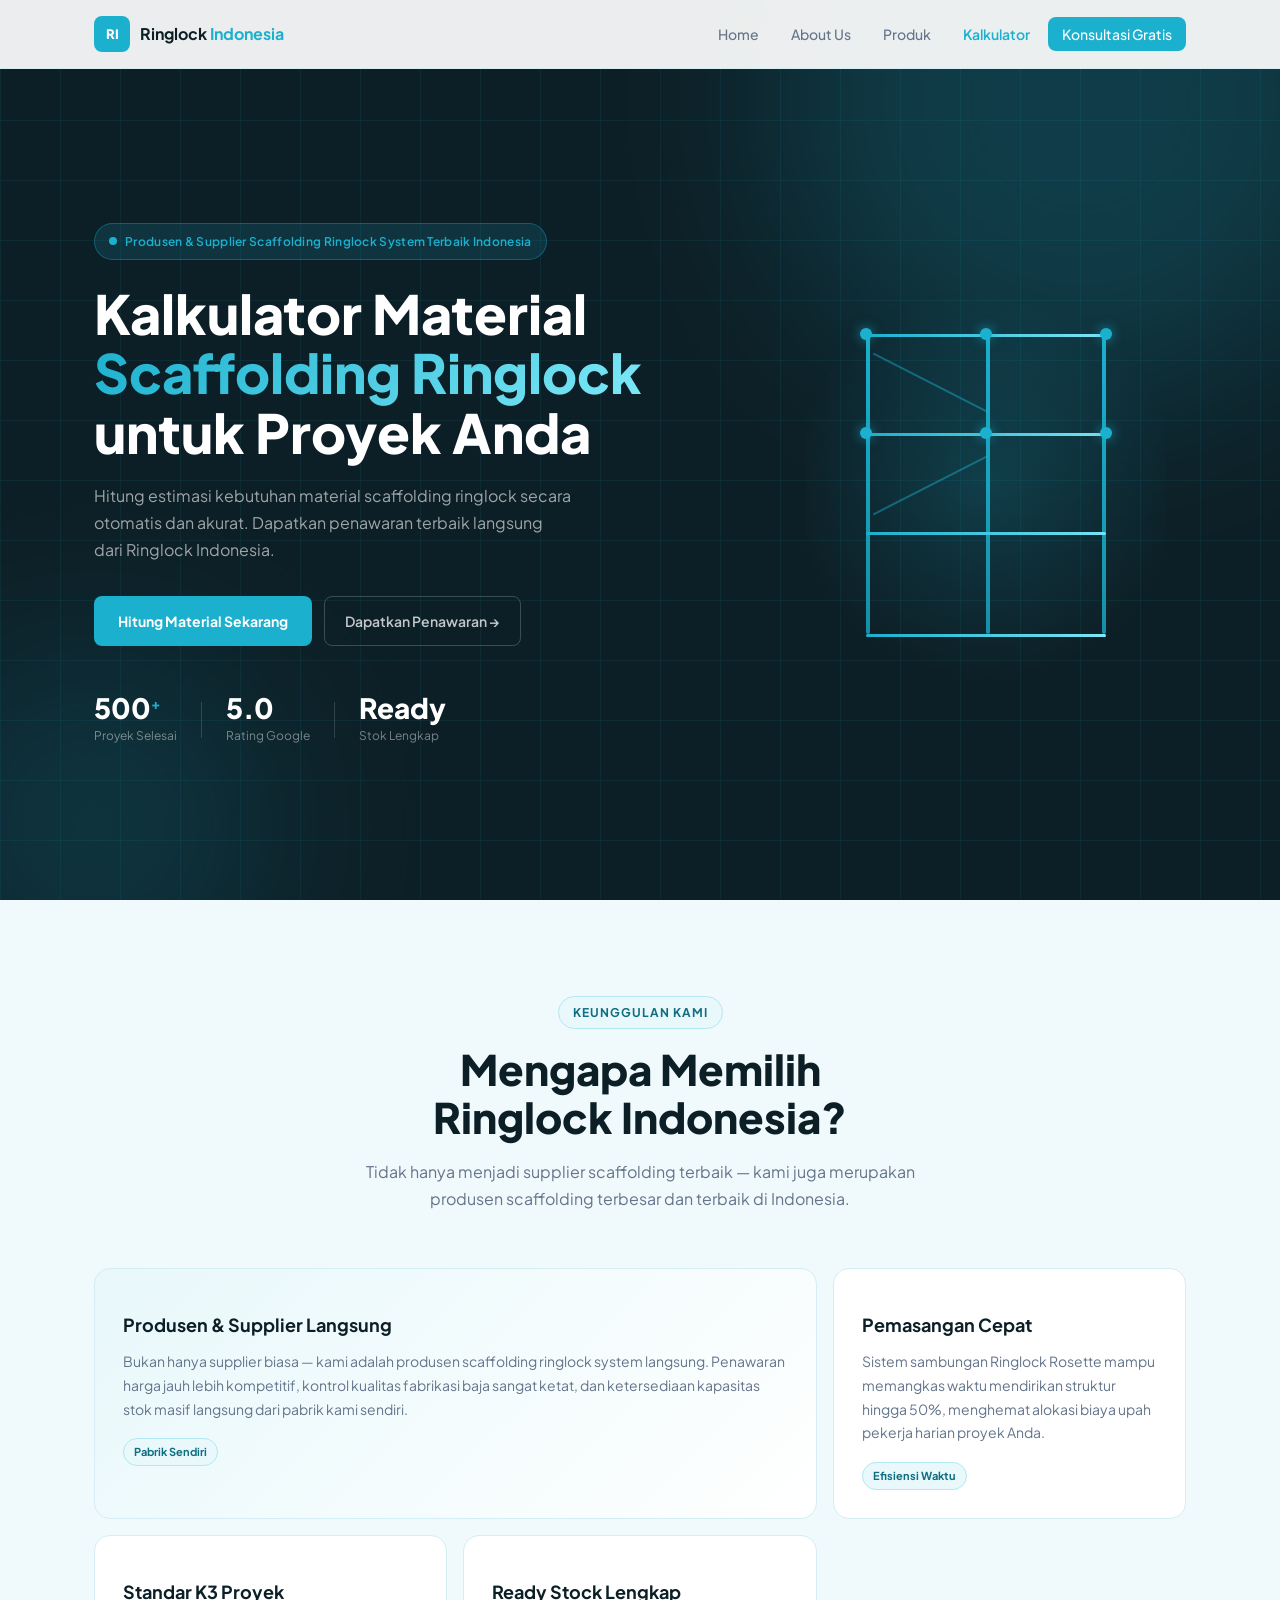
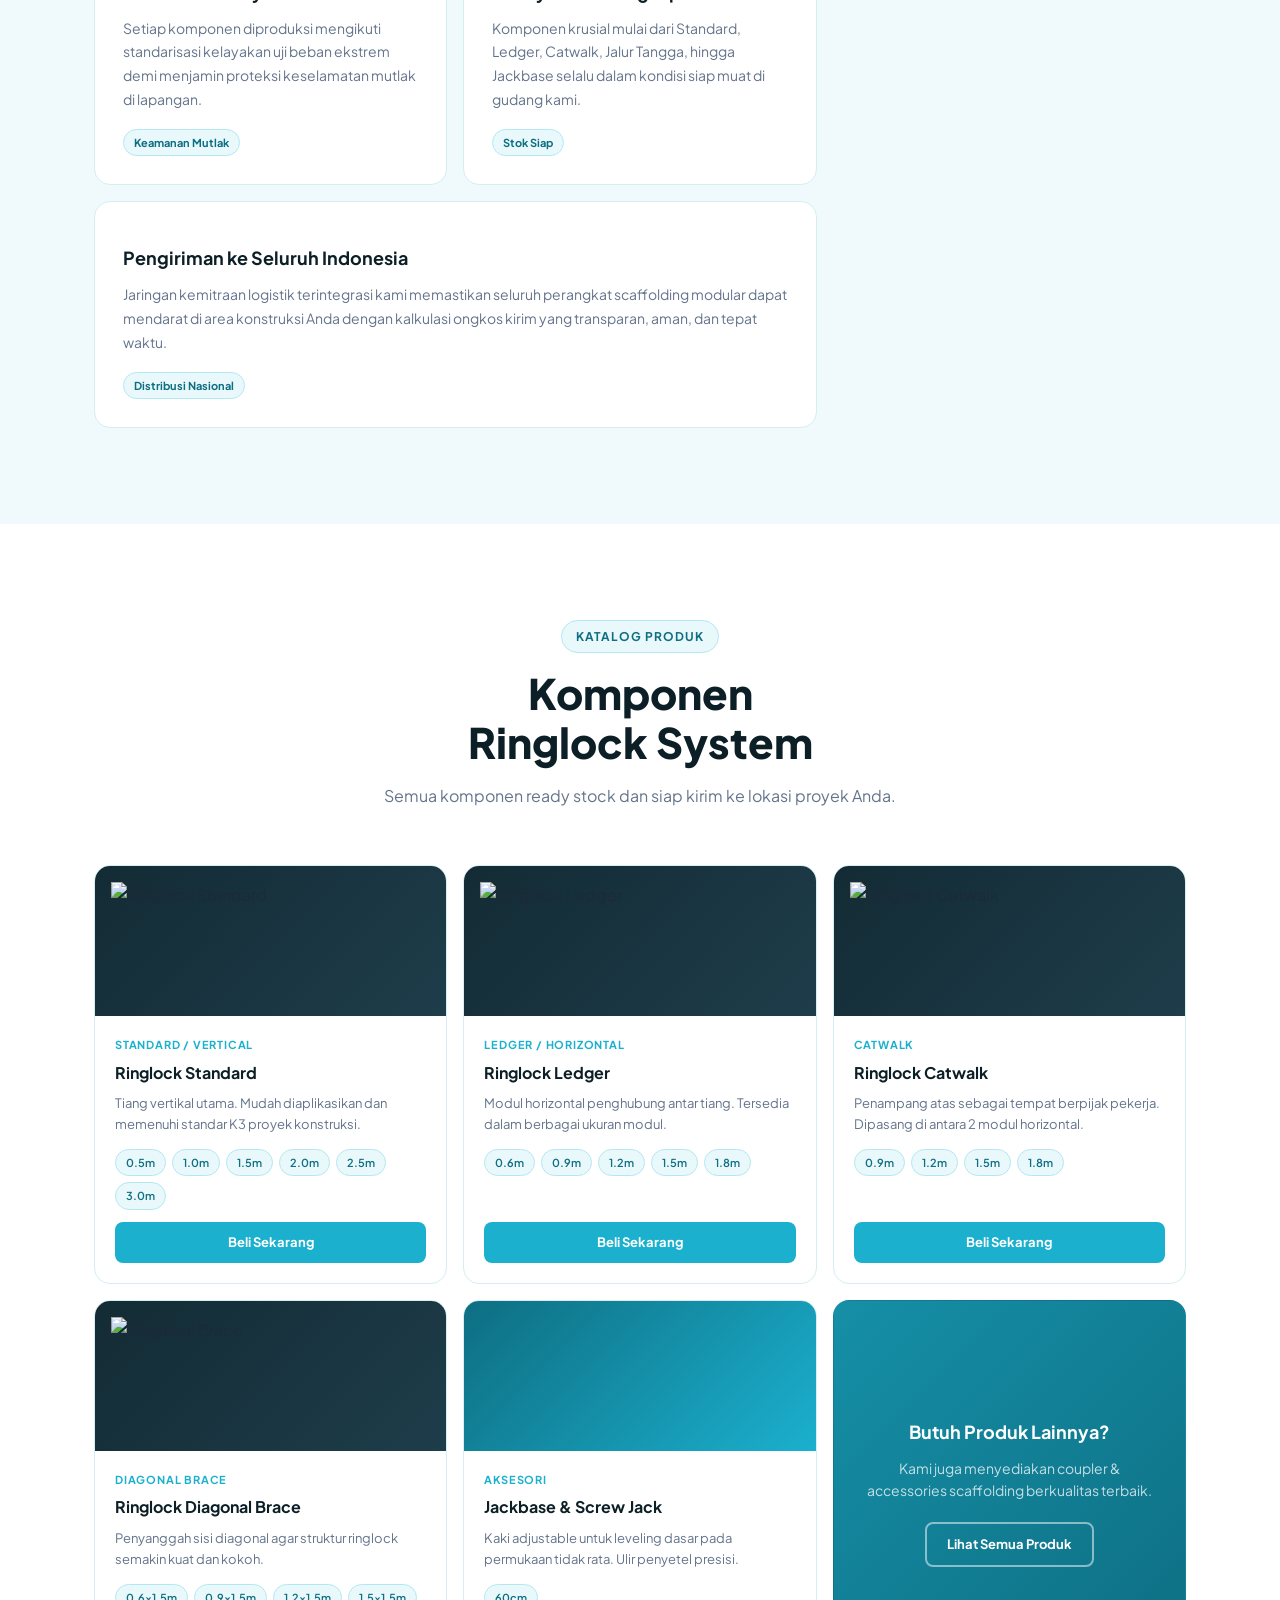
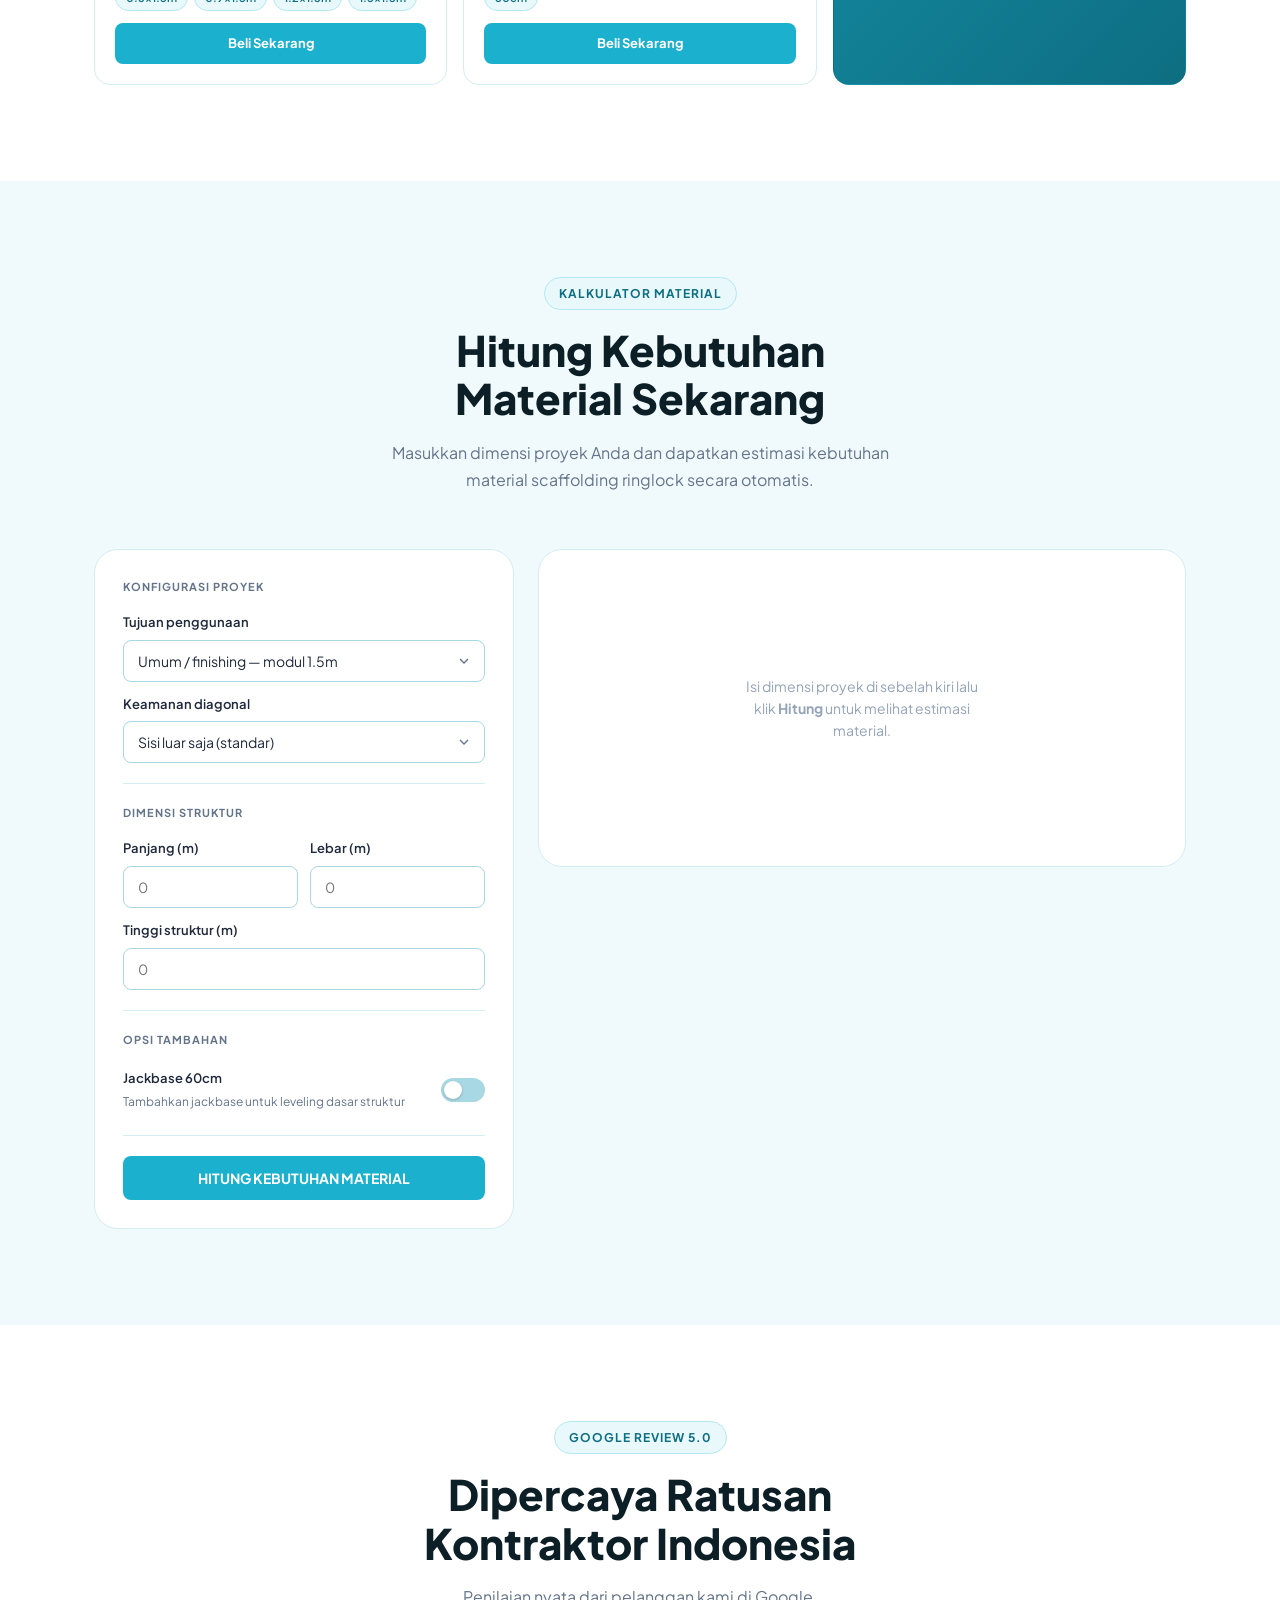
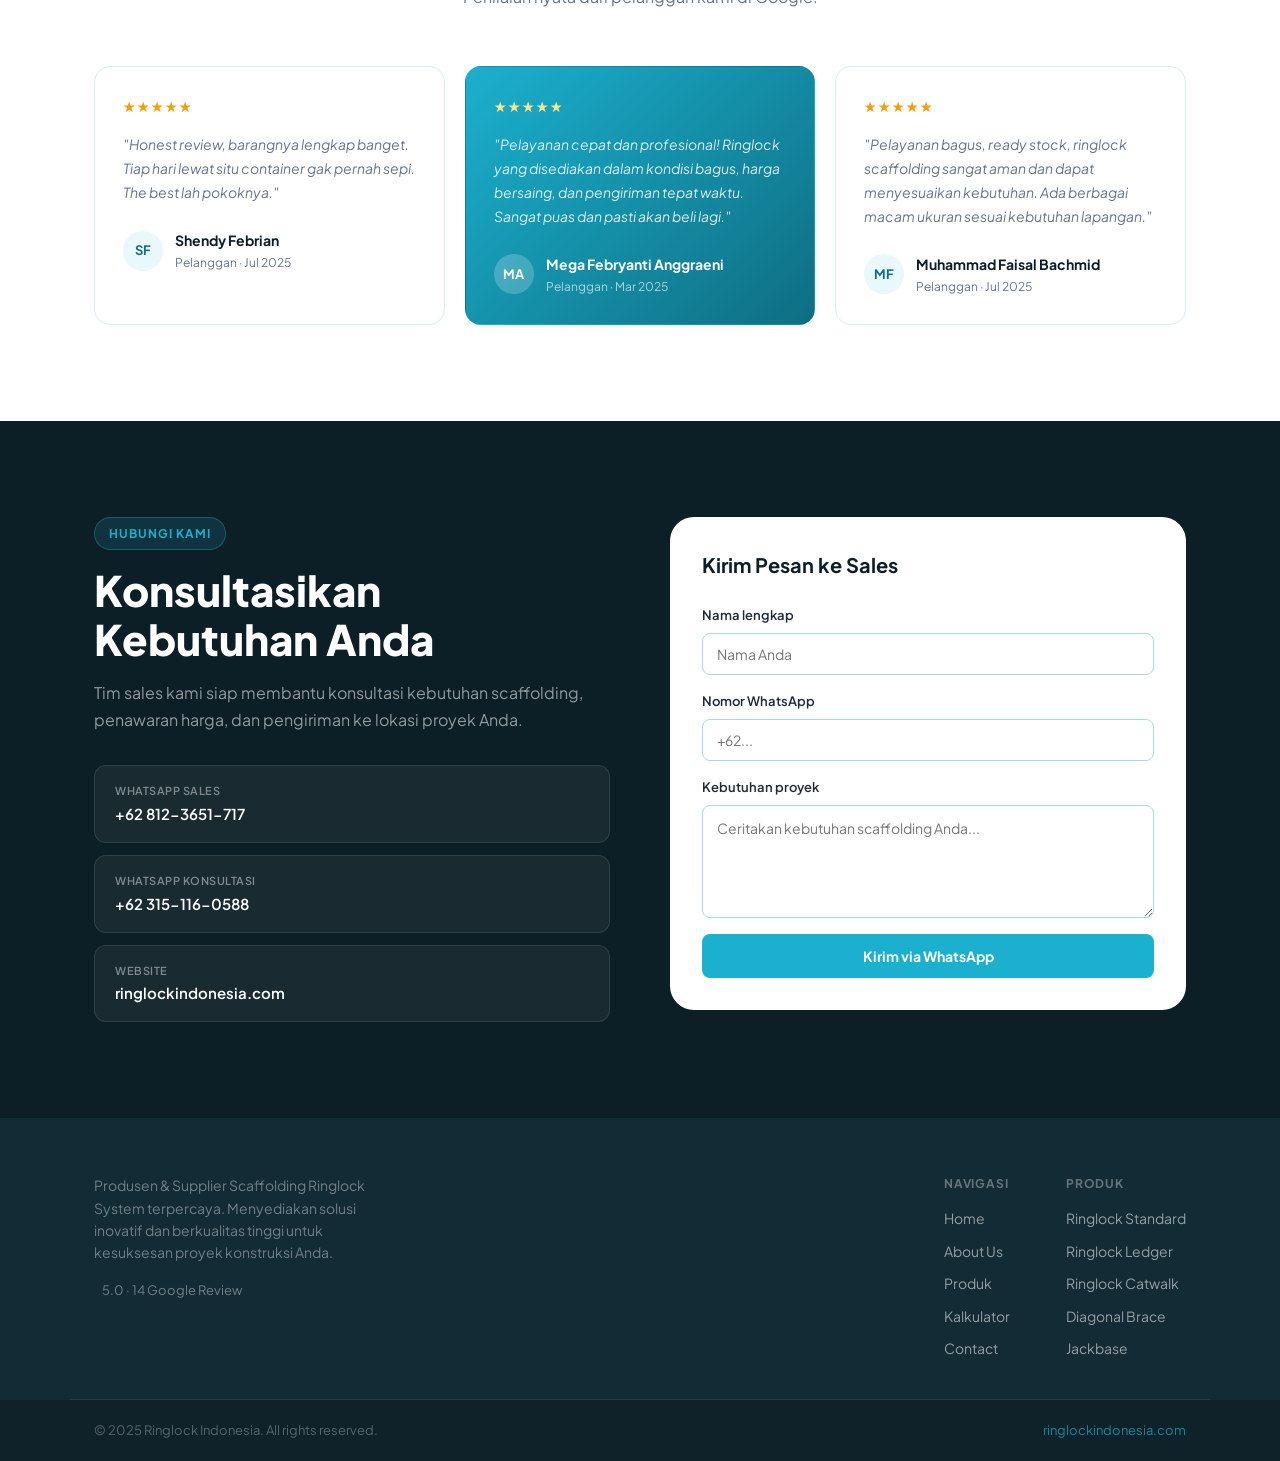
==== commit b0338754: "update Updated the features section with new content and improved descriptions, while removing redun" ====
--- a/index.html
+++ b/index.html
@@ -118,33 +118,42 @@
  <h2 class="section-title">Mengapa Memilih<br>Ringlock Indonesia?</h2>
  <p class="section-desc">Tidak hanya menjadi supplier scaffolding terbaik — kami juga merupakan produsen scaffolding terbesar dan terbaik di Indonesia.</p>
  </div>
- <div class="fitur-grid">
- <div class="fitur-card fc-large">
-  <h3>Produsen & Supplier Langsung</h3>
- <p>Bukan hanya supplier — kami adalah produsen scaffolding ringlock system. Harga lebih kompetitif, kualitas terjamin, dan stok selalu tersedia langsung dari pabrik.</p>
- <div class="fitur-tag">Produsen Langsung</div>
- </div>
- <div class="fitur-card">
-  <h3>Pemasangan Cepat</h3>
- <p>Sistem ringlock memungkinkan pemasangan dan pembongkaran yang jauh lebih cepat, menghemat biaya tenaga kerja.</p>
- <div class="fitur-tag">Efisiensi Waktu</div>
- </div>
- <div class="fitur-card">
-  <h3>Standar K3 Proyek</h3>
- <p>Setiap komponen dirancang memenuhi standar K3 proyek konstruksi nasional.</p>
- <div class="fitur-tag">Keamanan</div>
- </div>
- <div class="fitur-card">
-  <h3>Ready Stock Lengkap</h3>
- <p>Semua komponen tersedia ready stock — standard, ledger, catwalk, diagonal brace, jackbase — siap kirim kapan saja.</p>
- <div class="fitur-tag">Stok Penuh</div>
- </div>
- <div class="fitur-card fc-wide">
-  <h3>Pengiriman ke Seluruh Indonesia</h3>
- <p>Layanan pengiriman kami menjangkau seluruh wilayah Indonesia. Tepat waktu, aman, dan dengan estimasi yang transparan untuk setiap proyek Anda.</p>
- <div class="fitur-tag">Distribusi Nasional</div>
- </div>
- </div>
+ <div class="fitur-grid">       
+         <div class="fitur-card fc-large glass-card">
+            <div style="font-size: 2.2rem; margin-bottom: 14px;"></div>
+            <h3>Produsen & Supplier Langsung</h3>
+            <p>Bukan hanya supplier biasa — kami adalah produsen scaffolding ringlock system langsung. Penawaran harga jauh lebih kompetitif, kontrol kualitas fabrikasi baja sangat ketat, dan ketersediaan kapasitas stok masif langsung dari pabrik kami sendiri.</p>
+            <div class="fitur-tag">Pabrik Sendiri</div>
+         </div>
+
+         <div class="fitur-card glass-card">
+            <div style="font-size: 2rem; margin-bottom: 14px;"></div>
+            <h3>Pemasangan Cepat</h3>
+            <p>Sistem sambungan Ringlock Rosette mampu memangkas waktu mendirikan struktur hingga 50%, menghemat alokasi biaya upah pekerja harian proyek Anda.</p>
+            <div class="fitur-tag">Efisiensi Waktu</div>
+         </div>
+
+         <div class="fitur-card glass-card">
+            <div style="font-size: 2rem; margin-bottom: 14px;"></div>
+            <h3>Standar K3 Proyek</h3>
+            <p>Setiap komponen diproduksi mengikuti standarisasi kelayakan uji beban ekstrem demi menjamin proteksi keselamatan mutlak di lapangan.</p>
+            <div class="fitur-tag">Keamanan Mutlak</div>
+         </div>
+
+         <div class="fitur-card glass-card">
+            <div style="font-size: 2rem; margin-bottom: 14px;"></div>
+            <h3>Ready Stock Lengkap</h3>
+            <p>Komponen krusial mulai dari Standard, Ledger, Catwalk, Jalur Tangga, hingga Jackbase selalu dalam kondisi siap muat di gudang kami.</p>
+            <div class="fitur-tag">Stok Siap</div>
+         </div>
+
+         <div class="fitur-card fc-wide glass-card">
+            <div style="font-size: 2rem; margin-bottom: 14px;"></div>
+            <h3>Pengiriman ke Seluruh Indonesia</h3>
+            <p>Jaringan kemitraan logistik terintegrasi kami memastikan seluruh perangkat scaffolding modular dapat mendarat di area konstruksi Anda dengan kalkulasi ongkos kirim yang transparan, aman, dan tepat waktu.</p>
+            <div class="fitur-tag">Distribusi Nasional</div>
+         </div>
+     </div>
  </div>
  </section>
 
@@ -325,6 +334,7 @@
  <hr class="divider">
  <span class="section-label">Analisis teknis</span>
  <div class="analysis-grid" id="analysis_grid"></div>
+ <div id="estimasi-note" class="estimasi-note" style="display:none">Hasil perhitungan di atas bersifat estimasi. Kebutuhan aktual dapat disesuaikan kembali dengan kondisi riil di lapangan proyek.</div>
  <a href="#" id="wa_link" class="btn-wa">
  KIRIM KE SALES VIA WHATSAPP
  </a>
@@ -480,4 +490,4 @@
  <script src="landing.js"></script>
  <script src="script.js"></script>
 </body>
-</html>+</html>
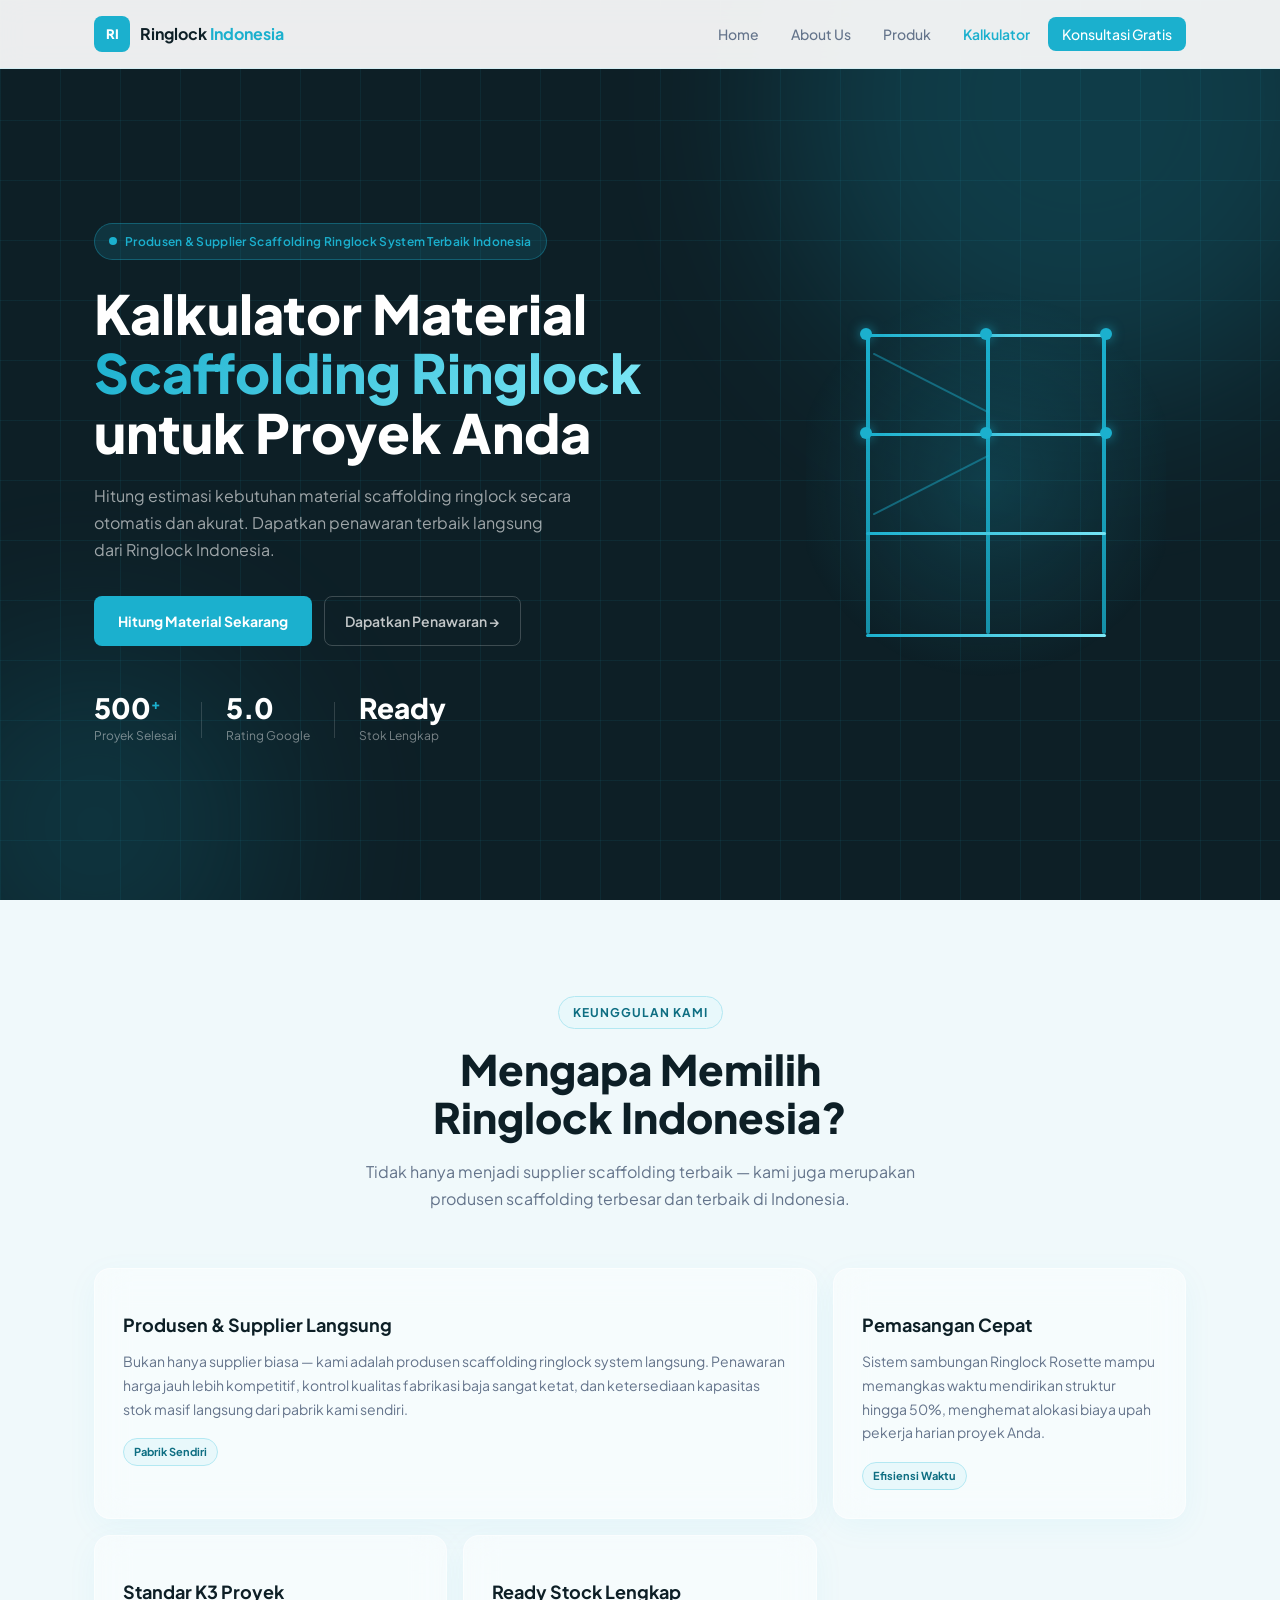
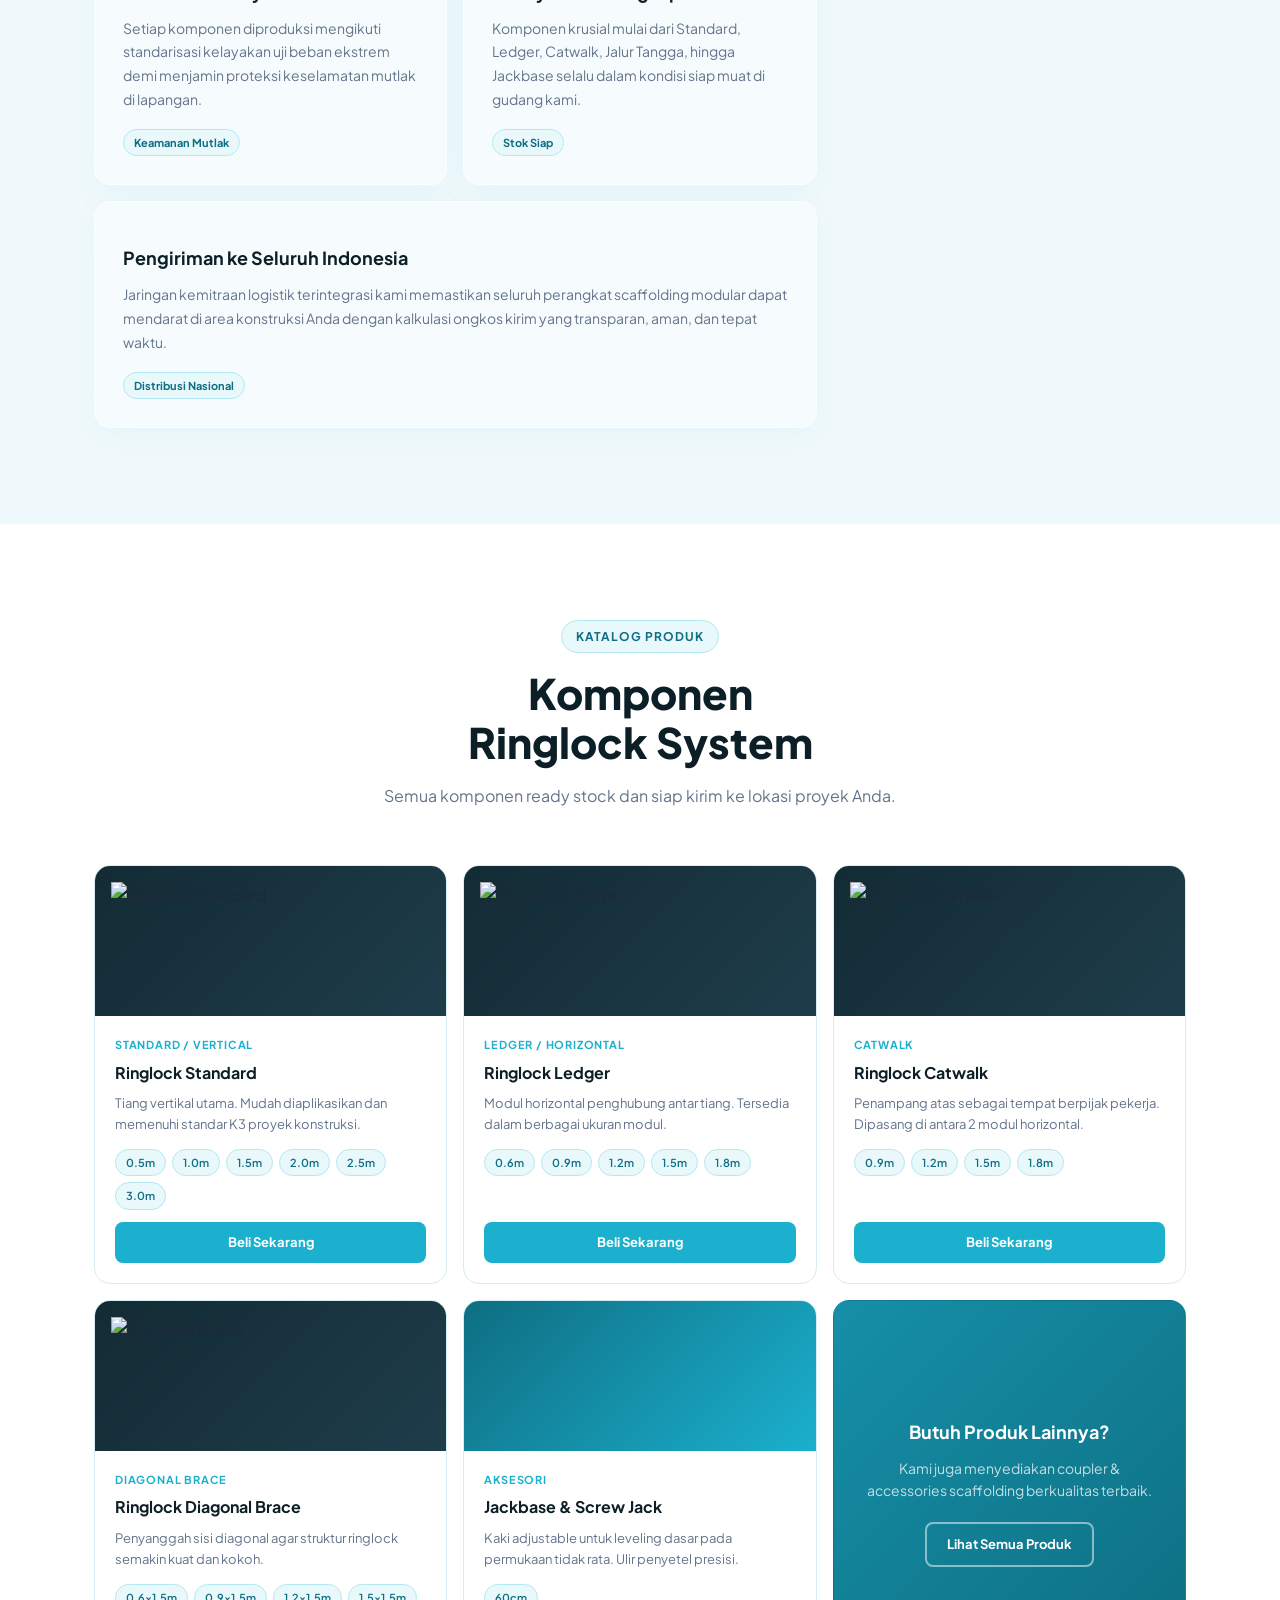
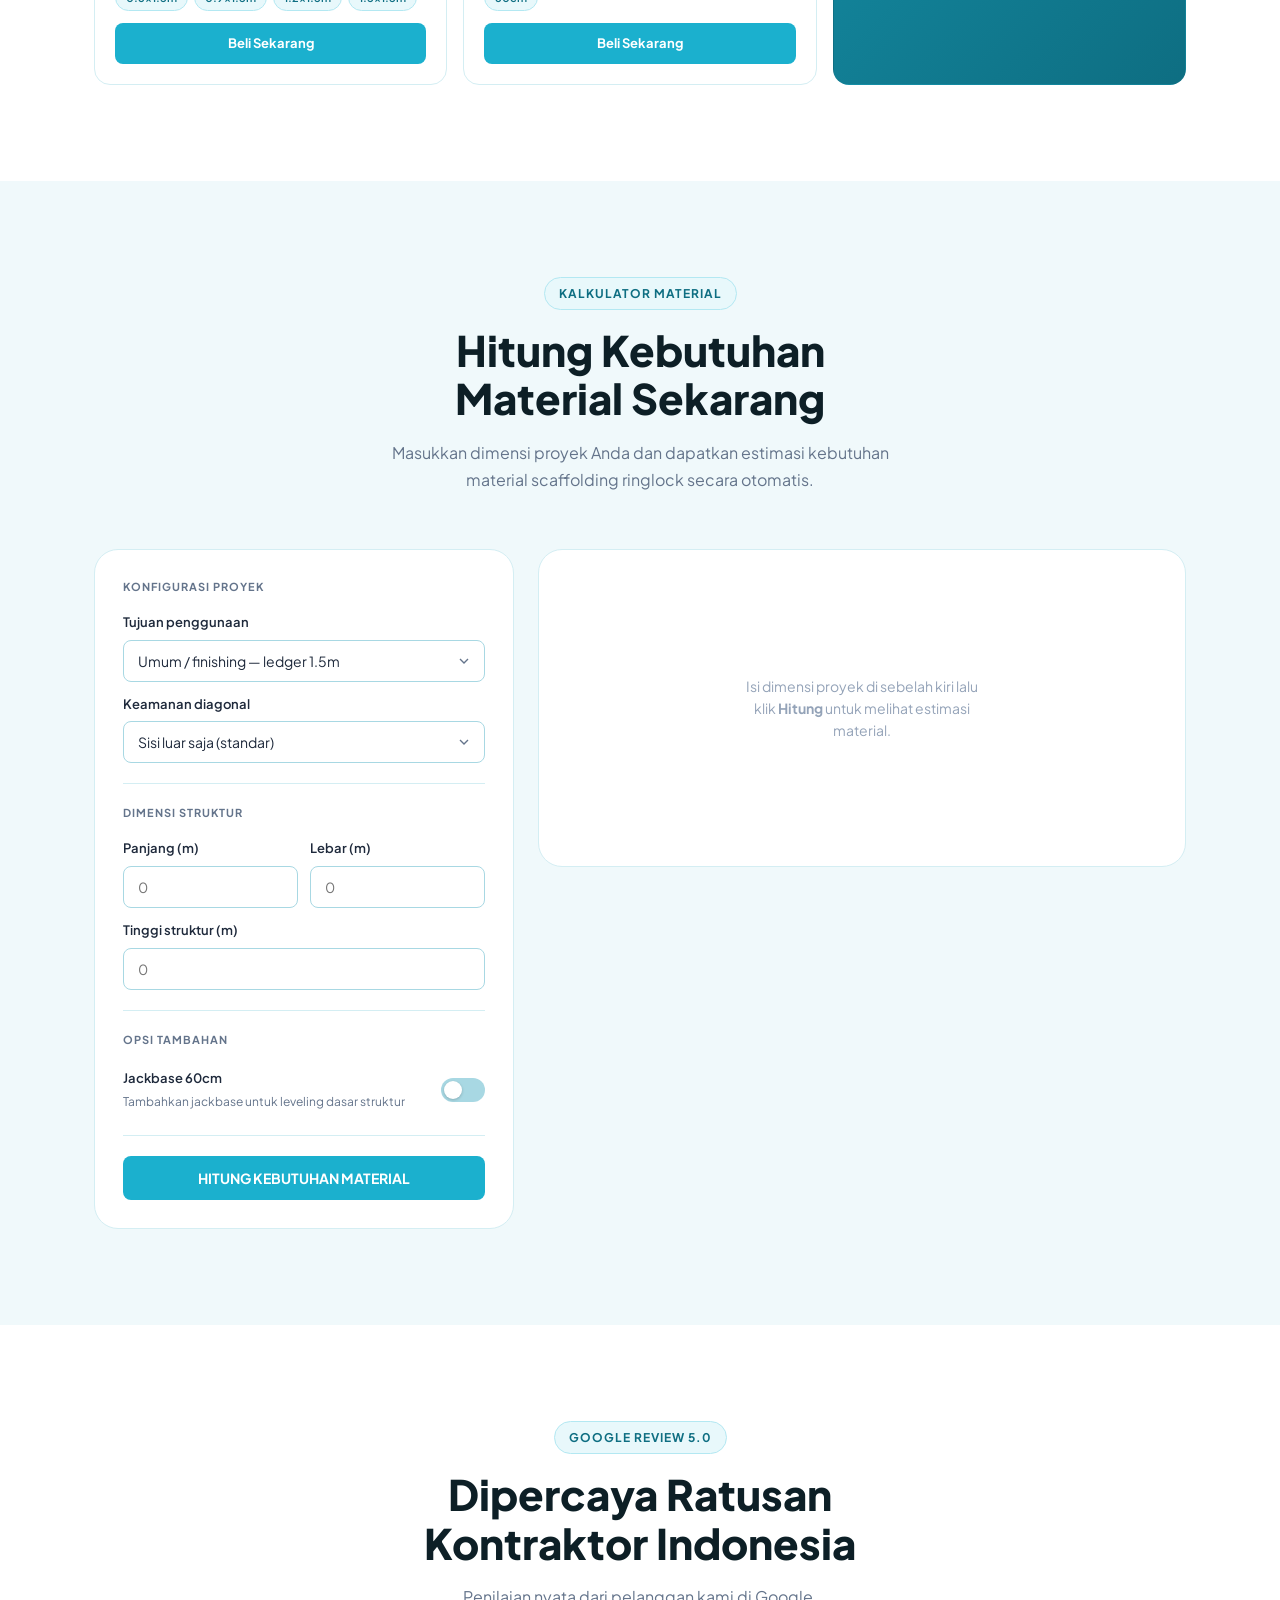
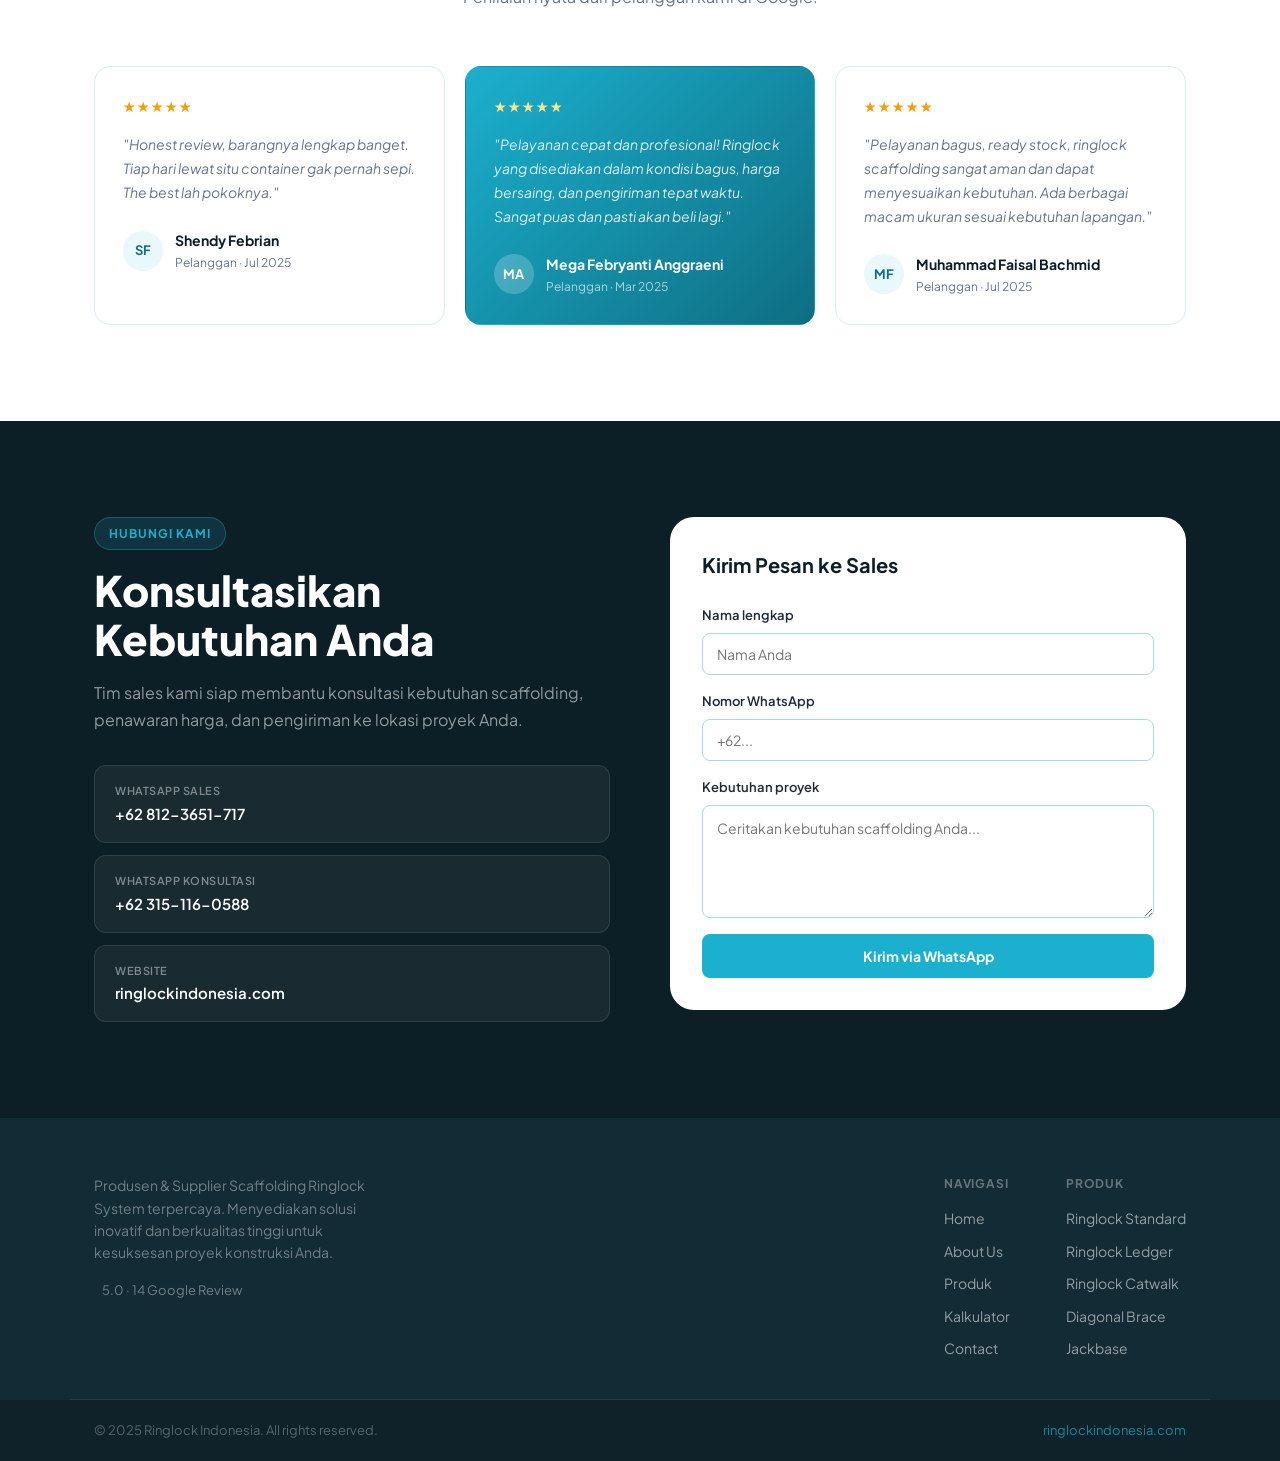
==== commit 903d9915: "ledger" ====
--- a/index.html
+++ b/index.html
@@ -270,10 +270,10 @@
  <div class="field form-full">
  <label>Tujuan penggunaan</label>
  <select id="proyek">
- <option value="90">Akses sempit / khusus — modul 0.9m</option>
- <option value="120">Konstruksi berat — modul 1.2m</option>
- <option value="150" selected>Umum / finishing — modul 1.5m</option>
- <option value="180">Event / panggung — modul 1.8m</option>
+<option value="90">Akses sempit / khusus — ledger 0.9m</option>
+ <option value="120">Konstruksi berat — ledger 1.2m</option>
+ <option value="150" selected>Umum / finishing — ledger 1.5m</option>
+ <option value="180">Event / panggung — ledger 1.8m</option>
  </select>
  </div>
  <div class="field form-full">
--- a/landing.css
+++ b/landing.css
@@ -602,4 +602,116 @@
   .form-full    { grid-column: 1; }
   .footer-links { flex-direction: column; gap: 24px; }
   .footer-bottom-inner { flex-direction: column; gap: 8px; text-align: center; }
-}+}
+
+/* ==========================================================================
+   TREN MODERNT (GLASSMORPHISM & TRANSISI SCROLL) - TAMBAHAN
+   ========================================================================== */
+
+/* Efek Kaca Frosted Glass (Poin 5) */
+.glass-card {
+  background: rgba(255, 255, 255, 0.45) !important;
+  backdrop-filter: blur(16px) saturate(120%);
+  -webkit-backdrop-filter: blur(16px) saturate(120%);
+  border: 1px solid rgba(255, 255, 255, 0.5) !important;
+  box-shadow: 0 8px 32px 0 rgba(27, 176, 206, 0.05) !important;
+}
+
+fitur-card.glass-card {
+  background: rgba(255, 255, 255, 0.45) !important;
+  backdrop-filter: blur(16px) saturate(120%);
+  -webkit-backdrop-filter: blur(16px) saturate(120%);
+  border: 1px solid rgba(255, 255, 255, 0.6) !important;
+  box-shadow: 0 8px 32px 0 rgba(27, 176, 206, 0.04) !important;
+  transition: transform 0.4s cubic-bezier(0.16, 1, 0.3, 1), 
+              box-shadow 0.4s cubic-bezier(0.16, 1, 0.3, 1),
+              opacity 0.6s ease, 
+              vertical-align 0.6s ease !important;
+}
+
+
+/* Micro-Interaction Halus Saat Hover (Poin 1) */
+.fitur-card.glass-card:hover {
+  transform: translateY(-6px) scale(1.01) !important;
+  box-shadow: 0 20px 40px rgba(27, 176, 206, 0.12) !important;
+  border-color: var(--cyan) !important;
+}
+
+/* Animasi Sumbu Scroll Halus (Poin 2) */
+.fitur-card.will-animate {
+  opacity: 0;
+  transform: translateY(30px);
+}
+
+.fitur-card.will-animate.visible {
+  opacity: 1;
+  transform: translateY(0);
+}
+
+/* Staggered Delay Otomatis untuk Anggota Bento Grid agar Muncul Bergantian */
+.fitur-grid .fitur-card:nth-child(1) { transition-delay: 0.05s; }
+.fitur-grid .fitur-card:nth-child(2) { transition-delay: 0.12s; }
+.fitur-grid .fitur-card:nth-child(3) { transition-delay: 0.19s; }
+.fitur-grid .fitur-card:nth-child(4) { transition-delay: 0.26s; }
+.fitur-grid .fitur-card:nth-child(5) { transition-delay: 0.33s; }
+
+/* Oversized Typography & Hero Kinetic Touch (Poin 3) */
+.hero-title {
+  animation: heroTextReveal 0.8s cubic-bezier(0.16, 1, 0.3, 1) both;
+}
+
+@keyframes heroTextReveal {
+  from { opacity: 0; transform: translateY(15px); }
+  to { opacity: 1; transform: translateY(0); }
+}
+
+/* Micro-Interaction untuk Tombol Utama & Kartu (Poin 1) */
+.btn-primary {
+  transition: all 0.3s cubic-bezier(0.4, 0, 0.2, 1) !important;
+}
+.btn-primary:hover {
+  transform: translateY(-2px) scale(1.02);
+  box-shadow: 0 10px 25px rgba(27, 176, 206, 0.4) !important;
+}
+
+.fitur-card {
+  transition: all 0.4s cubic-bezier(0.4, 0, 0.2, 1) !important;
+}
+.fitur-card:hover {
+  transform: translateY(-6px);
+  box-shadow: 0 20px 35px rgba(27, 176, 206, 0.15) !important;
+}
+
+/* Base State untuk Scroll-Triggered Animation (Poin 2) */
+.reveal-on-scroll {
+  opacity: 0;
+  transform: translateY(30px);
+  transition: opacity 0.8s cubic-bezier(0.4, 0, 0.2, 1), 
+              transform 0.8s cubic-bezier(0.4, 0, 0.2, 1);
+  will-change: opacity, transform;
+}
+
+/* State Aktif saat Elemen Terlihat di Layar */
+.reveal-on-scroll.active {
+  opacity: 1;
+  transform: translateY(0);
+}
+
+/* Staggered Delay untuk Grid Konten */
+.delay-1 { transition-delay: 0.1s; }
+.delay-2 { transition-delay: 0.2s; }
+.delay-3 { transition-delay: 0.3s; }
+
+
+/* ── Estimasi Note ── */
+.estimasi-note {
+  font-size: 12px;
+  color: #000000;
+  background: #ffd4d4;
+  border: 1px solid #f65c2d;
+  border-left: 3px solid #f65c2d;
+  border-radius: 0 8px 8px 0;
+  padding: 10px 14px;
+  line-height: 1.6;
+  margin-top: 16px;
+}
